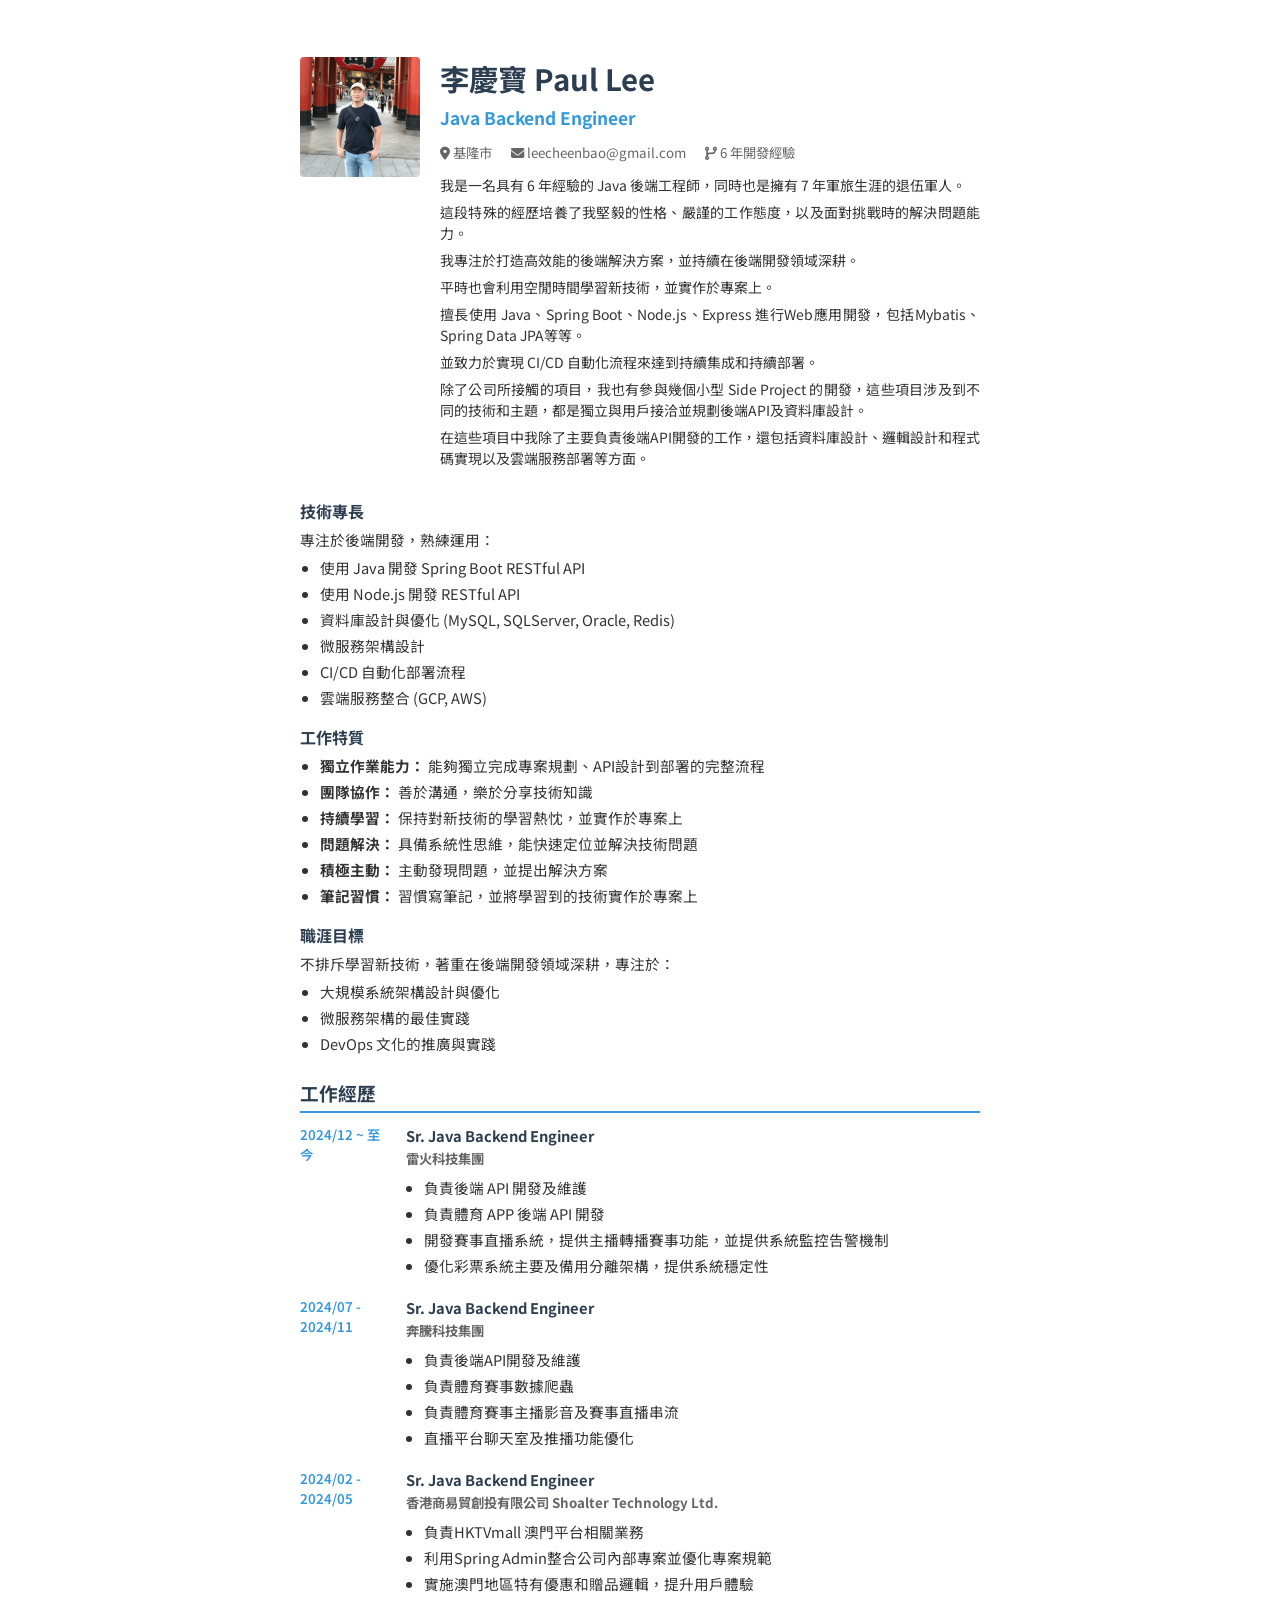
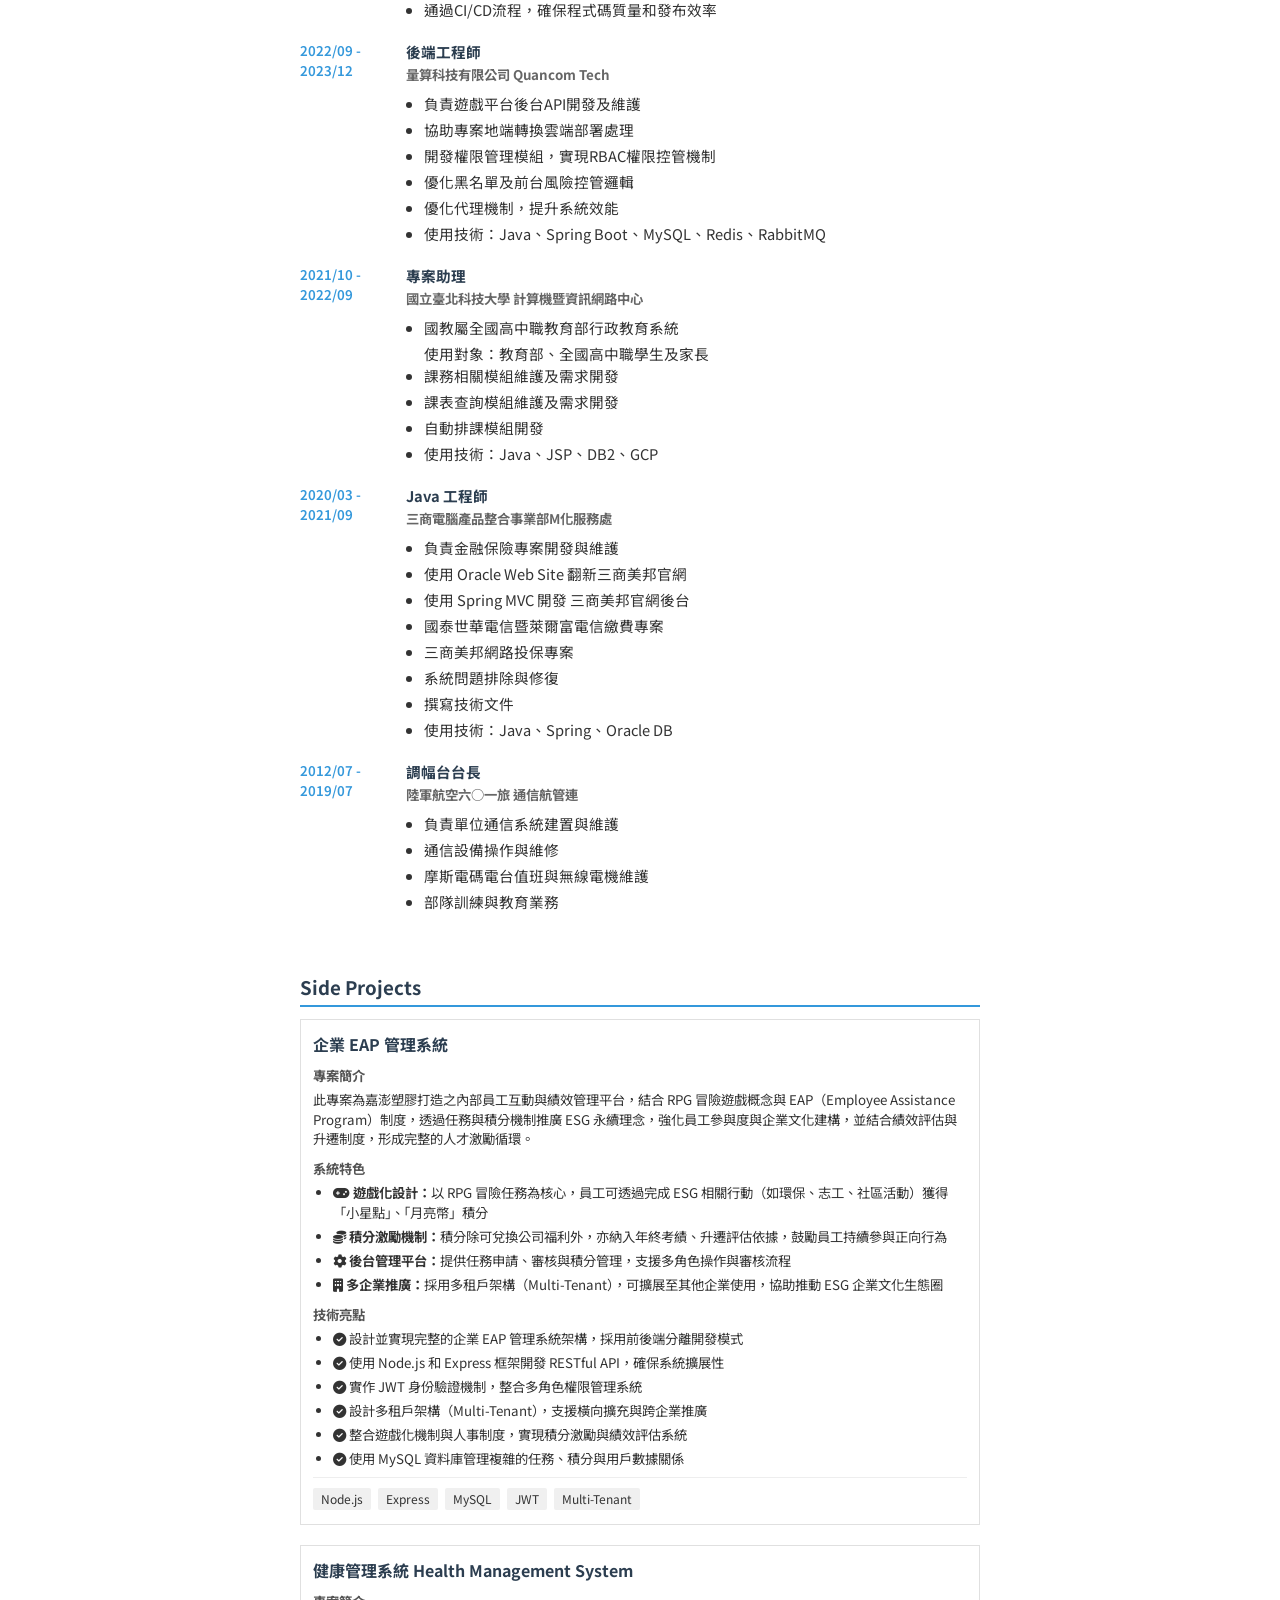
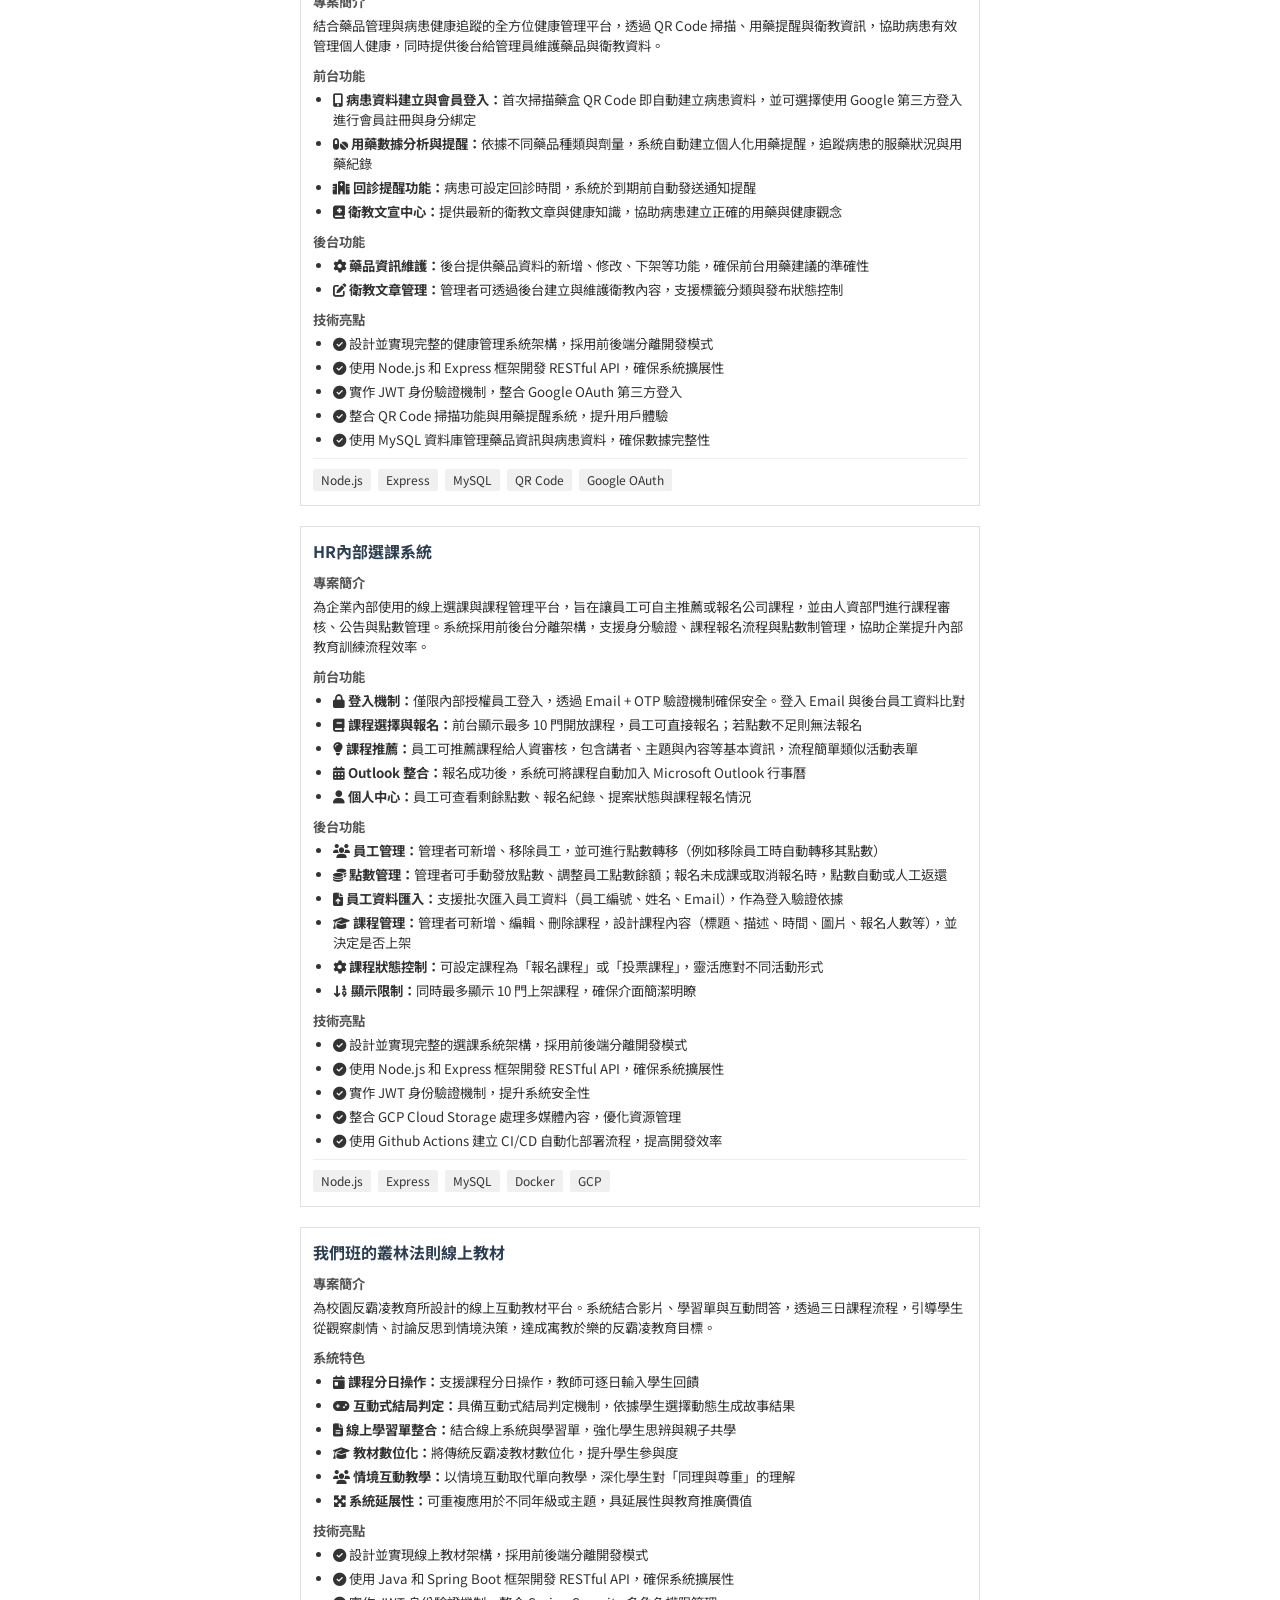
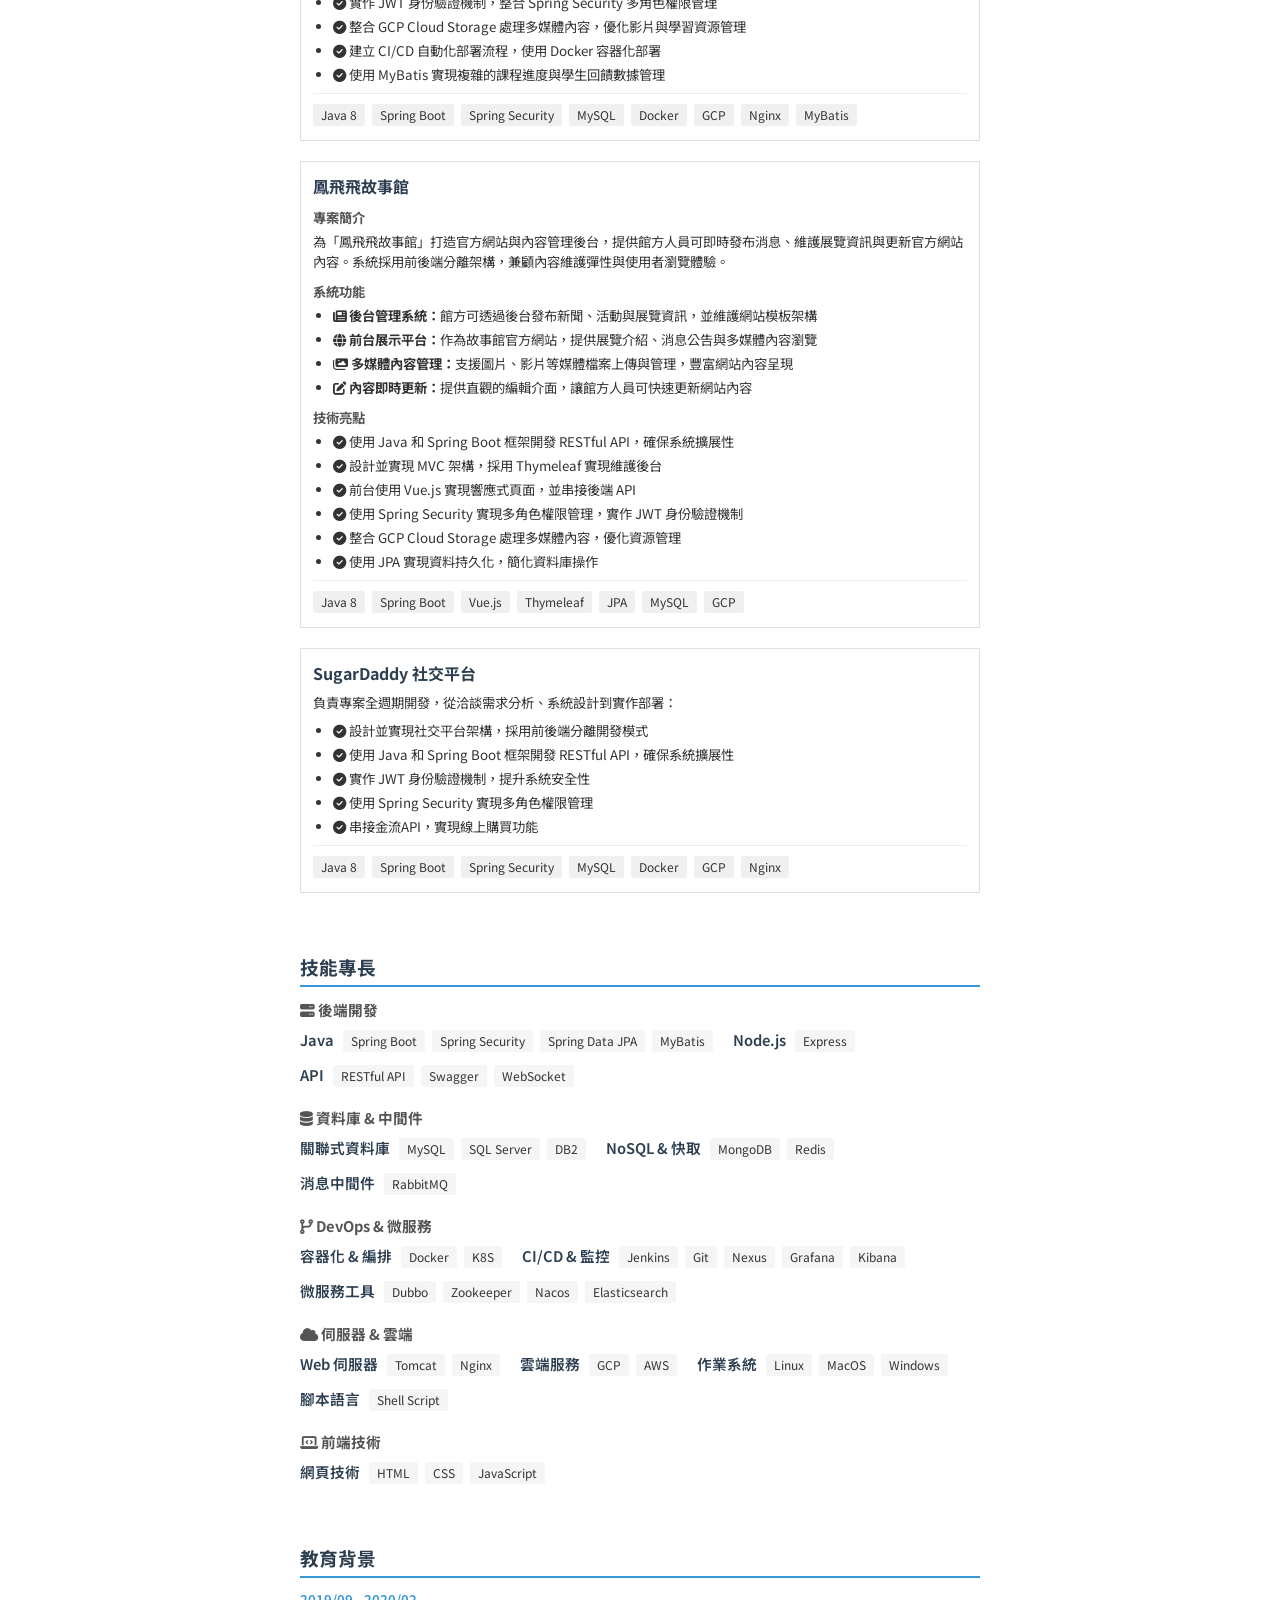
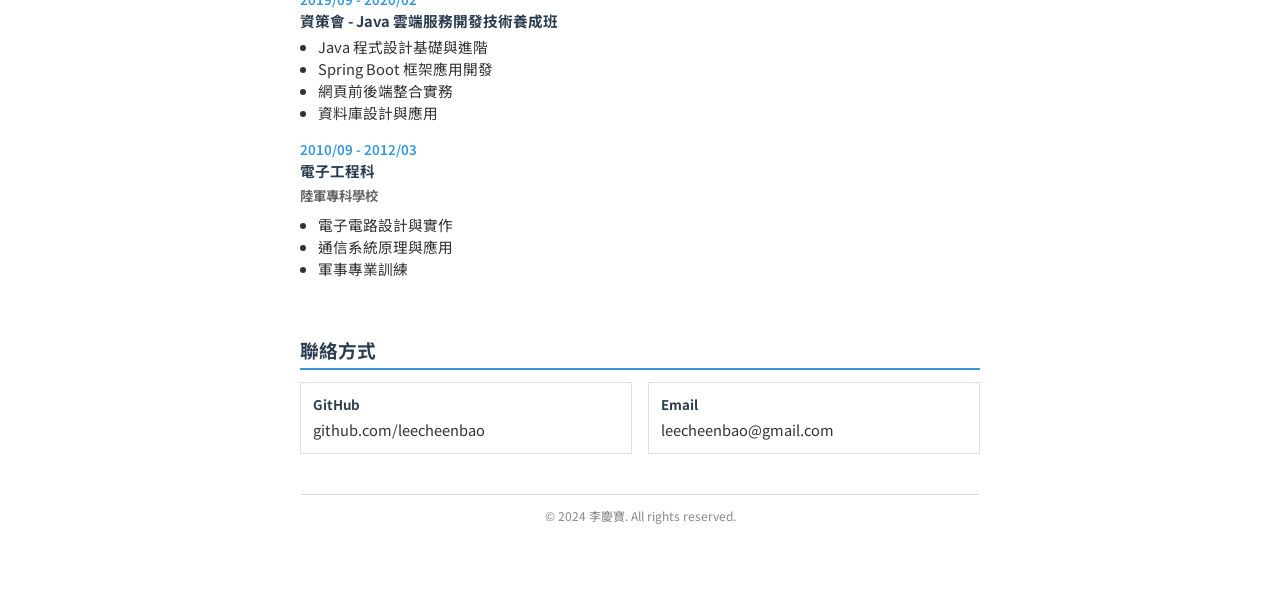
==== resume-pdf.html @ f3d4d771 "feat: 新增下載 PDF 連結至履歷" ====
<!DOCTYPE html>
<html lang="zh-TW">

<head>
    <meta charset="UTF-8">
    <meta name="viewport" content="width=device-width, initial-scale=1.0">
    <title>李慶寶 Paul - 軟體工程師</title>
    <link rel="stylesheet" href="pdf.css">
    <link rel="stylesheet" href="https://cdnjs.cloudflare.com/ajax/libs/font-awesome/6.5.1/css/all.min.css">
</head>

<body>
    <main>
        <section id="home">
            <div class="profile-container">
                <div class="profile-content">
                    <div class="profile-intro">
                        <div class="profile-photo">
                            <img src="img/profile.avif" alt="李慶寶 Paul Lee">
                            <div class="social-links">
                                <a href="https://github.com/leecheenbao" target="_blank" title="GitHub">
                                    <i class="fab fa-github"></i>
                                </a>
                                <a href="https://www.linkedin.com/in/paul-lee-0a6101227" target="_blank"
                                    title="LinkedIn">
                                    <i class="fab fa-linkedin"></i>
                                </a>
                            </div>
                        </div>

                        <div class="profile-header">
                            <h1>李慶寶 Paul Lee</h1>
                            <h2>Java Backend Engineer</h2>
                            <div class="profile-quick-info">
                                <span><i class="fas fa-map-marker-alt"></i> 基隆市</span>
                                <span><i class="fas fa-envelope"></i> leecheenbao@gmail.com</span>
                                <span><i class="fas fa-code-branch"></i> 6 年開發經驗</span>
                            </div>
                            <p>我是一名具有 6 年經驗的 Java 後端工程師，同時也是擁有 7 年軍旅生涯的退伍軍人。</p>
                            <p>這段特殊的經歷培養了我堅毅的性格、嚴謹的工作態度，以及面對挑戰時的解決問題能力。</p>
                            <p>我專注於打造高效能的後端解決方案，並持續在後端開發領域深耕。</p>
                            <p>平時也會利用空閒時間學習新技術，並實作於專案上。</p>
                            <p>擅長使用 Java、Spring Boot、Node.js、Express 進行Web應用開發，包括Mybatis、Spring Data JPA等等。</p>
                            <p>並致力於實現 CI/CD 自動化流程來達到持續集成和持續部署。</p>
                            <p>除了公司所接觸的項目，我也有參與幾個小型 Side Project 的開發，這些項目涉及到不同的技術和主題，都是獨立與用戶接洽並規劃後端API及資料庫設計。</p>
                            <p>在這些項目中我除了主要負責後端API開發的工作，還包括資料庫設計、邏輯設計和程式碼實現以及雲端服務部署等方面。</p>
                        </div>
                    </div>

                    <div class="profile-description">
                        <!-- <p class="highlight-text">
                            "擁有軍旅歷練與程式開發的雙重背景，專注於打造高效能的後端解決方案"
                        </p> -->

                        <div class="profile-details">

                            <h3>技術專長</h3>
                            <p>專注於後端開發，熟練運用：</p>
                            <ul class="skill-list">
                                <li>使用 Java 開發 Spring Boot RESTful API</li>
                                <li>使用 Node.js 開發 RESTful API</li>
                                <li>資料庫設計與優化 (MySQL, SQLServer, Oracle, Redis)</li>
                                <li>微服務架構設計</li>
                                <li>CI/CD 自動化部署流程</li>
                                <li>雲端服務整合 (GCP, AWS)</li>
                            </ul>

                            <h3>工作特質</h3>
                            <ul class="trait-list">
                                <li><strong>獨立作業能力：</strong> 能夠獨立完成專案規劃、API設計到部署的完整流程</li>
                                <li><strong>團隊協作：</strong> 善於溝通，樂於分享技術知識</li>
                                <li><strong>持續學習：</strong> 保持對新技術的學習熱忱，並實作於專案上</li>
                                <li><strong>問題解決：</strong> 具備系統性思維，能快速定位並解決技術問題</li>
                                <li><strong>積極主動：</strong> 主動發現問題，並提出解決方案</li>
                                <li><strong>筆記習慣：</strong> 習慣寫筆記，並將學習到的技術實作於專案上</li>
                            </ul>

                            <div class="career-list">
                                <h3>職涯目標</h3>
                                <p>不排斥學習新技術，著重在後端開發領域深耕，專注於：</p>
                                <ul>
                                    <li>大規模系統架構設計與優化</li>
                                    <li>微服務架構的最佳實踐</li>
                                    <li>DevOps 文化的推廣與實踐</li>
                                </ul>
                            </div>
                        </div>
                    </div>
                </div>
            </div>
        </section>

        <section id="experience">
            <div class="container">
                <h2 class="section-title">工作經歷</h2>

                <div class="timeline">
                    <div class="timeline-item">
                        <div class="timeline-date">2024/12 ~ 至今</div>
                        <div class="timeline-content">
                            <h3>Sr. Java Backend Engineer</h3>
                            <h4>雷火科技集團</h4>
                            <ul class="job-description">
                                <li>負責後端 API 開發及維護</li>
                                <li>負責體育 APP 後端 API 開發</li>
                                <li>開發賽事直播系統，提供主播轉播賽事功能，並提供系統監控告警機制</li>
                                <li>優化彩票系統主要及備用分離架構，提供系統穩定性</li>
                            </ul>
                        </div>
                    </div>
                    <div class="timeline-item">
                        <div class="timeline-date">2024/07 - 2024/11</div>
                        <div class="timeline-content">
                            <h3>Sr. Java Backend Engineer</h3>
                            <h4>奔騰科技集團</h4>
                            <ul class="job-description">
                                <li>負責後端API開發及維護</li>
                                <li>負責體育賽事數據爬蟲</li>
                                <li>負責體育賽事主播影音及賽事直播串流</li>
                                <li>直播平台聊天室及推播功能優化</li>
                            </ul>
                        </div>
                    </div>
                    <div class="timeline-item">
                        <div class="timeline-date">2024/02 - 2024/05</div>
                        <div class="timeline-content">
                            <h3>Sr. Java Backend Engineer</h3>
                            <h4>香港商易貿創投有限公司 Shoalter Technology Ltd.</h4>
                            <ul class="job-description">
                                <li>負責HKTVmall 澳門平台相關業務</li>
                                <li>利用Spring Admin整合公司內部專案並優化專案規範</li>
                                <li>實施澳門地區特有優惠和贈品邏輯，提升用戶體驗</li>
                                <li>通過CI/CD流程，確保程式碼質量和發布效率</li>
                            </ul>
                        </div>
                    </div>

                    <div class="timeline-item">
                        <div class="timeline-date">2022/09 - 2023/12</div>
                        <div class="timeline-content">
                            <h3>後端工程師</h3>
                            <h4>量算科技有限公司 Quancom Tech</h4>
                            <ul class="job-description">
                                <li>負責遊戲平台後台API開發及維護</li>
                                <li>協助專案地端轉換雲端部署處理</li>
                                <li>開發權限管理模組，實現RBAC權限控管機制</li>
                                <li>優化黑名單及前台風險控管邏輯</li>
                                <li>優化代理機制，提升系統效能</li>
                                <li>使用技術：Java、Spring Boot、MySQL、Redis、RabbitMQ</li>
                            </ul>
                        </div>
                    </div>

                    <div class="timeline-item">
                        <div class="timeline-date">2021/10 - 2022/09</div>
                        <div class="timeline-content">
                            <h3>專案助理</h3>
                            <h4>國立臺北科技大學 計算機暨資訊網路中心</h4>
                            <ul class="job-description">
                                <li>國教屬全國高中職教育部行政教育系統</li>
                                <p>使用對象：教育部、全國高中職學生及家長</p>
                                <li>課務相關模組維護及需求開發</li>
                                <li>課表查詢模組維護及需求開發</li>
                                <li>自動排課模組開發</li>
                                <li>使用技術：Java、JSP、DB2、GCP</li>
                            </ul>
                        </div>
                    </div>

                    <div class="timeline-item">
                        <div class="timeline-date">2020/03 - 2021/09</div>
                        <div class="timeline-content">
                            <h3>Java 工程師</h3>
                            <h4>三商電腦產品整合事業部M化服務處</h4>
                            <ul class="job-description">
                                <li>負責金融保險專案開發與維護</li>
                                <li>使用 Oracle Web Site 翻新三商美邦官網</li>
                                <li>使用 Spring MVC 開發 三商美邦官網後台</li>
                                <li>國泰世華電信暨萊爾富電信繳費專案</li>
                                <li>三商美邦網路投保專案</li>
                                <li>系統問題排除與修復</li>
                                <li>撰寫技術文件</li>
                                <li>使用技術：Java、Spring、Oracle DB</li>
                            </ul>
                        </div>
                    </div>

                    <div class="timeline-item">
                        <div class="timeline-date">2012/07 - 2019/07</div>
                        <div class="timeline-content">
                            <h3>調幅台台長</h3>
                            <h4>陸軍航空六○一旅 通信航管連</h4>
                            <ul class="job-description">
                                <li>負責單位通信系統建置與維護</li>
                                <li>通信設備操作與維修</li>
                                <li>摩斯電碼電台值班與無線電機維護</li>
                                <li>部隊訓練與教育業務</li>
                            </ul>
                        </div>
                    </div>


                </div>
            </div>
        </section>

        <section id="projects">
            <div class="container">
                <h2 class="section-title">Side Projects</h2>

                <div class="projects-grid">

                    <!-- 企業 EAP 管理系統 -->
                    <div class="project-card" data-category="backend">
                        <div class="project-image">
                            <img src="img/adsystem.png" alt="企業 EAP 管理系統">
                        </div>
                        <div class="project-info">
                            <h3>企業 EAP 管理系統</h3>

                            <div class="project-description">
                                <h4>專案簡介</h4>
                                <p>此專案為嘉澎塑膠打造之內部員工互動與績效管理平台，結合 RPG 冒險遊戲概念與 EAP（Employee Assistance Program）制度，透過任務與積分機制推廣 ESG 永續理念，強化員工參與度與企業文化建構，並結合績效評估與升遷制度，形成完整的人才激勵循環。</p>
                                
                                <h4>系統特色</h4>
                                <ul class="project-highlights">
                                    <li>
                                        <i class="fas fa-gamepad"></i>
                                        <strong>遊戲化設計：</strong>以 RPG 冒險任務為核心，員工可透過完成 ESG 相關行動（如環保、志工、社區活動）獲得「小星點」、「月亮幣」積分
                                    </li>
                                    <li>
                                        <i class="fas fa-coins"></i>
                                        <strong>積分激勵機制：</strong>積分除可兌換公司福利外，亦納入年終考績、升遷評估依據，鼓勵員工持續參與正向行為
                                    </li>
                                    <li>
                                        <i class="fas fa-cog"></i>
                                        <strong>後台管理平台：</strong>提供任務申請、審核與積分管理，支援多角色操作與審核流程
                                    </li>
                                    <li>
                                        <i class="fas fa-building"></i>
                                        <strong>多企業推廣：</strong>採用多租戶架構（Multi-Tenant），可擴展至其他企業使用，協助推動 ESG 企業文化生態圈
                                    </li>
                                </ul>

                                <h4>技術亮點</h4>
                                <ul class="project-highlights">
                                    <li>
                                        <i class="fas fa-check-circle"></i>
                                        設計並實現完整的企業 EAP 管理系統架構，採用前後端分離開發模式
                                    </li>
                                    <li>
                                        <i class="fas fa-check-circle"></i>
                                        使用 Node.js 和 Express 框架開發 RESTful API，確保系統擴展性
                                    </li>
                                    <li>
                                        <i class="fas fa-check-circle"></i>
                                        實作 JWT 身份驗證機制，整合多角色權限管理系統
                                    </li>
                                    <li>
                                        <i class="fas fa-check-circle"></i>
                                        設計多租戶架構（Multi-Tenant），支援橫向擴充與跨企業推廣
                                    </li>
                                    <li>
                                        <i class="fas fa-check-circle"></i>
                                        整合遊戲化機制與人事制度，實現積分激勵與績效評估系統
                                    </li>
                                    <li>
                                        <i class="fas fa-check-circle"></i>
                                        使用 MySQL 資料庫管理複雜的任務、積分與用戶數據關係
                                    </li>
                                </ul>
                            </div>
                            <div class="project-tech">
                                <span class="tech-tag">Node.js</span>
                                <span class="tech-tag">Express</span>
                                <span class="tech-tag">MySQL</span>
                                <span class="tech-tag">JWT</span>
                                <span class="tech-tag">Multi-Tenant</span>
                            </div>
                        </div>
                    </div>

                    <!-- 健康管理系統 Health Management System -->
                    <div class="project-card" data-category="backend">
                        <div class="project-image">
                            <img src="img/健康管理系統.png" alt="健康管理系統 Health Management System">
                        </div>
                        <div class="project-info">
                            <h3>健康管理系統 Health Management System</h3>

                            <div class="project-description">
                                <h4>專案簡介</h4>
                                <p>結合藥品管理與病患健康追蹤的全方位健康管理平台，透過 QR Code
                                    掃描、用藥提醒與衛教資訊，協助病患有效管理個人健康，同時提供後台給管理員維護藥品與衛教資料。</p>

                                <h4>前台功能</h4>
                                <ul class="project-highlights">
                                    <li>
                                        <i class="fas fa-mobile-alt"></i>
                                        <strong>病患資料建立與會員登入：</strong>首次掃描藥盒 QR Code 即自動建立病患資料，並可選擇使用 Google
                                        第三方登入進行會員註冊與身分綁定
                                    </li>
                                    <li>
                                        <i class="fas fa-pills"></i>
                                        <strong>用藥數據分析與提醒：</strong>依據不同藥品種類與劑量，系統自動建立個人化用藥提醒，追蹤病患的服藥狀況與用藥紀錄
                                    </li>
                                    <li>
                                        <i class="fas fa-hospital"></i>
                                        <strong>回診提醒功能：</strong>病患可設定回診時間，系統於到期前自動發送通知提醒
                                    </li>
                                    <li>
                                        <i class="fas fa-book-medical"></i>
                                        <strong>衛教文宣中心：</strong>提供最新的衛教文章與健康知識，協助病患建立正確的用藥與健康觀念
                                    </li>
                                </ul>

                                <h4>後台功能</h4>
                                <ul class="project-highlights">
                                    <li>
                                        <i class="fas fa-cog"></i>
                                        <strong>藥品資訊維護：</strong>後台提供藥品資料的新增、修改、下架等功能，確保前台用藥建議的準確性
                                    </li>
                                    <li>
                                        <i class="fas fa-edit"></i>
                                        <strong>衛教文章管理：</strong>管理者可透過後台建立與維護衛教內容，支援標籤分類與發布狀態控制
                                    </li>
                                </ul>

                                <h4>技術亮點</h4>
                                <ul class="project-highlights">
                                    <li>
                                        <i class="fas fa-check-circle"></i>
                                        設計並實現完整的健康管理系統架構，採用前後端分離開發模式
                                    </li>
                                    <li>
                                        <i class="fas fa-check-circle"></i>
                                        使用 Node.js 和 Express 框架開發 RESTful API，確保系統擴展性
                                    </li>
                                    <li>
                                        <i class="fas fa-check-circle"></i>
                                        實作 JWT 身份驗證機制，整合 Google OAuth 第三方登入
                                    </li>
                                    <li>
                                        <i class="fas fa-check-circle"></i>
                                        整合 QR Code 掃描功能與用藥提醒系統，提升用戶體驗
                                    </li>
                                    <li>
                                        <i class="fas fa-check-circle"></i>
                                        使用 MySQL 資料庫管理藥品資訊與病患資料，確保數據完整性
                                    </li>
                                </ul>
                            </div>
                            <div class="project-tech">
                                <span class="tech-tag">Node.js</span>
                                <span class="tech-tag">Express</span>
                                <span class="tech-tag">MySQL</span>
                                <span class="tech-tag">QR Code</span>
                                <span class="tech-tag">Google OAuth</span>
                            </div>
                        </div>
                    </div>

                    <!-- 內部選課系統 -->
                    <div class="project-card" data-category="backend">
                        <div class="project-image">
                            <img src="img/icss.png" alt="HR內部選課系統">
                        </div>
                        <div class="project-info">
                            <h3>HR內部選課系統</h3>

                            <div class="project-description">
                                <h4>專案簡介</h4>
                                <p>為企業內部使用的線上選課與課程管理平台，旨在讓員工可自主推薦或報名公司課程，並由人資部門進行課程審核、公告與點數管理。系統採用前後台分離架構，支援身分驗證、課程報名流程與點數制管理，協助企業提升內部教育訓練流程效率。
                                </p>

                                <h4>前台功能</h4>
                                <ul class="project-highlights">
                                    <li>
                                        <i class="fas fa-lock"></i>
                                        <strong>登入機制：</strong>僅限內部授權員工登入，透過 Email + OTP 驗證機制確保安全。登入 Email 與後台員工資料比對
                                    </li>
                                    <li>
                                        <i class="fas fa-book"></i>
                                        <strong>課程選擇與報名：</strong>前台顯示最多 10 門開放課程，員工可直接報名；若點數不足則無法報名
                                    </li>
                                    <li>
                                        <i class="fas fa-lightbulb"></i>
                                        <strong>課程推薦：</strong>員工可推薦課程給人資審核，包含講者、主題與內容等基本資訊，流程簡單類似活動表單
                                    </li>
                                    <li>
                                        <i class="fas fa-calendar-alt"></i>
                                        <strong>Outlook 整合：</strong>報名成功後，系統可將課程自動加入 Microsoft Outlook 行事曆
                                    </li>
                                    <li>
                                        <i class="fas fa-user"></i>
                                        <strong>個人中心：</strong>員工可查看剩餘點數、報名紀錄、提案狀態與課程報名情況
                                    </li>
                                </ul>

                                <h4>後台功能</h4>
                                <ul class="project-highlights">
                                    <li>
                                        <i class="fas fa-users"></i>
                                        <strong>員工管理：</strong>管理者可新增、移除員工，並可進行點數轉移（例如移除員工時自動轉移其點數）
                                    </li>
                                    <li>
                                        <i class="fas fa-coins"></i>
                                        <strong>點數管理：</strong>管理者可手動發放點數、調整員工點數餘額；報名未成課或取消報名時，點數自動或人工返還
                                    </li>
                                    <li>
                                        <i class="fas fa-file-upload"></i>
                                        <strong>員工資料匯入：</strong>支援批次匯入員工資料（員工編號、姓名、Email），作為登入驗證依據
                                    </li>
                                    <li>
                                        <i class="fas fa-graduation-cap"></i>
                                        <strong>課程管理：</strong>管理者可新增、編輯、刪除課程，設計課程內容（標題、描述、時間、圖片、報名人數等），並決定是否上架
                                    </li>
                                    <li>
                                        <i class="fas fa-cog"></i>
                                        <strong>課程狀態控制：</strong>可設定課程為「報名課程」或「投票課程」，靈活應對不同活動形式
                                    </li>
                                    <li>
                                        <i class="fas fa-sort-numeric-down"></i>
                                        <strong>顯示限制：</strong>同時最多顯示 10 門上架課程，確保介面簡潔明瞭
                                    </li>
                                </ul>

                                <h4>技術亮點</h4>
                                <ul class="project-highlights">
                                    <li>
                                        <i class="fas fa-check-circle"></i>
                                        設計並實現完整的選課系統架構，採用前後端分離開發模式
                                    </li>
                                    <li>
                                        <i class="fas fa-check-circle"></i>
                                        使用 Node.js 和 Express 框架開發 RESTful API，確保系統擴展性
                                    </li>
                                    <li>
                                        <i class="fas fa-check-circle"></i>
                                        實作 JWT 身份驗證機制，提升系統安全性
                                    </li>
                                    <li>
                                        <i class="fas fa-check-circle"></i>
                                        整合 GCP Cloud Storage 處理多媒體內容，優化資源管理
                                    </li>
                                    <li>
                                        <i class="fas fa-check-circle"></i>
                                        使用 Github Actions 建立 CI/CD 自動化部署流程，提高開發效率
                                    </li>
                                </ul>
                            </div>
                            <div class="project-tech">
                                <span class="tech-tag">Node.js</span>
                                <span class="tech-tag">Express</span>
                                <span class="tech-tag">MySQL</span>
                                <span class="tech-tag">Docker</span>
                                <span class="tech-tag">GCP</span>
                            </div>
                        </div>
                    </div>

                    <!-- 反霸凌線上教材 - 後端專案 -->
                    <div class="project-card" data-category="backend">
                        <div class="project-image">
                            <img src="img/反霸凌.avif" alt="反霸凌線上教材">
                            <div class="project-links">
                                <a href="https://wasupstudionobullying.com" target="_blank" class="project-link">
                                    <i class="fas fa-external-link-alt"></i> Demo
                                </a>
                                <a href="https://github.com/leecheenbao/wasupstudio" target="_blank"
                                    class="project-link">
                                    <i class="fab fa-github"></i> GitHub
                                </a>
                            </div>
                        </div>
                        <div class="project-info">
                            <h3>我們班的叢林法則線上教材</h3>
                            <div class="project-description">
                                <h4>專案簡介</h4>
                                <p>為校園反霸凌教育所設計的線上互動教材平台。系統結合影片、學習單與互動問答，透過三日課程流程，引導學生從觀察劇情、討論反思到情境決策，達成寓教於樂的反霸凌教育目標。</p>

                                <h4>系統特色</h4>
                                <ul class="project-highlights">
                                    <li>
                                        <i class="fas fa-calendar-day"></i>
                                        <strong>課程分日操作：</strong>支援課程分日操作，教師可逐日輸入學生回饋
                                    </li>
                                    <li>
                                        <i class="fas fa-gamepad"></i>
                                        <strong>互動式結局判定：</strong>具備互動式結局判定機制，依據學生選擇動態生成故事結果
                                    </li>
                                    <li>
                                        <i class="fas fa-file-alt"></i>
                                        <strong>線上學習單整合：</strong>結合線上系統與學習單，強化學生思辨與親子共學
                                    </li>
                                    <li>
                                        <i class="fas fa-graduation-cap"></i>
                                        <strong>教材數位化：</strong>將傳統反霸凌教材數位化，提升學生參與度
                                    </li>
                                    <li>
                                        <i class="fas fa-users"></i>
                                        <strong>情境互動教學：</strong>以情境互動取代單向教學，深化學生對「同理與尊重」的理解
                                    </li>
                                    <li>
                                        <i class="fas fa-expand-arrows-alt"></i>
                                        <strong>系統延展性：</strong>可重複應用於不同年級或主題，具延展性與教育推廣價值
                                    </li>
                                </ul>

                                <h4>技術亮點</h4>
                                <ul class="project-highlights">
                                    <li>
                                        <i class="fas fa-check-circle"></i>
                                        設計並實現線上教材架構，採用前後端分離開發模式
                                    </li>
                                    <li>
                                        <i class="fas fa-check-circle"></i>
                                        使用 Java 和 Spring Boot 框架開發 RESTful API，確保系統擴展性
                                    </li>
                                    <li>
                                        <i class="fas fa-check-circle"></i>
                                        實作 JWT 身份驗證機制，整合 Spring Security 多角色權限管理
                                    </li>
                                    <li>
                                        <i class="fas fa-check-circle"></i>
                                        整合 GCP Cloud Storage 處理多媒體內容，優化影片與學習資源管理
                                    </li>
                                    <li>
                                        <i class="fas fa-check-circle"></i>
                                        建立 CI/CD 自動化部署流程，使用 Docker 容器化部署
                                    </li>
                                    <li>
                                        <i class="fas fa-check-circle"></i>
                                        使用 MyBatis 實現複雜的課程進度與學生回饋數據管理
                                    </li>
                                </ul>
                            </div>
                            <div class="project-tech">
                                <span class="tech-tag">Java 8</span>
                                <span class="tech-tag">Spring Boot</span>
                                <span class="tech-tag">Spring Security</span>
                                <span class="tech-tag">MySQL</span>
                                <span class="tech-tag">Docker</span>
                                <span class="tech-tag">GCP</span>
                                <span class="tech-tag">Nginx</span>
                                <span class="tech-tag">MyBatis</span>
                            </div>
                        </div>
                    </div>

                    <!-- 鳳飛飛故事館 - 全端專案 -->
                    <div class="project-card" data-category="fullstack">
                        <div class="project-image">
                            <img src="img/鳳飛飛.avif" alt="鳳飛飛故事館">
                            <div class="project-links">
                                <a href="https://feifeistoryhouse.org" target="_blank" class="project-link">
                                    <i class="fas fa-external-link-alt"></i> Demo
                                </a>
                                <a href="https://github.com/leecheenbao/feifei-story-house" target="_blank"
                                    class="project-link">
                                    <i class="fab fa-github"></i> GitHub
                                </a>
                            </div>
                        </div>
                        <div class="project-info">
                            <h3>鳳飛飛故事館</h3>
                            <div class="project-description">
                                <h4>專案簡介</h4>
                                <p>為「鳳飛飛故事館」打造官方網站與內容管理後台，提供館方人員可即時發布消息、維護展覽資訊與更新官方網站內容。系統採用前後端分離架構，兼顧內容維護彈性與使用者瀏覽體驗。
                                </p>

                                <h4>系統功能</h4>
                                <ul class="project-highlights">
                                    <li>
                                        <i class="fas fa-newspaper"></i>
                                        <strong>後台管理系統：</strong>館方可透過後台發布新聞、活動與展覽資訊，並維護網站模板架構
                                    </li>
                                    <li>
                                        <i class="fas fa-globe"></i>
                                        <strong>前台展示平台：</strong>作為故事館官方網站，提供展覽介紹、消息公告與多媒體內容瀏覽
                                    </li>
                                    <li>
                                        <i class="fas fa-images"></i>
                                        <strong>多媒體內容管理：</strong>支援圖片、影片等媒體檔案上傳與管理，豐富網站內容呈現
                                    </li>
                                    <li>
                                        <i class="fas fa-edit"></i>
                                        <strong>內容即時更新：</strong>提供直觀的編輯介面，讓館方人員可快速更新網站內容
                                    </li>
                                </ul>

                                <h4>技術亮點</h4>
                                <ul class="project-highlights">
                                    <li>
                                        <i class="fas fa-check-circle"></i>
                                        使用 Java 和 Spring Boot 框架開發 RESTful API，確保系統擴展性
                                    </li>
                                    <li>
                                        <i class="fas fa-check-circle"></i>
                                        設計並實現 MVC 架構，採用 Thymeleaf 實現維護後台
                                    </li>
                                    <li>
                                        <i class="fas fa-check-circle"></i>
                                        前台使用 Vue.js 實現響應式頁面，並串接後端 API
                                    </li>
                                    <li>
                                        <i class="fas fa-check-circle"></i>
                                        使用 Spring Security 實現多角色權限管理，實作 JWT 身份驗證機制
                                    </li>
                                    <li>
                                        <i class="fas fa-check-circle"></i>
                                        整合 GCP Cloud Storage 處理多媒體內容，優化資源管理
                                    </li>
                                    <li>
                                        <i class="fas fa-check-circle"></i>
                                        使用 JPA 實現資料持久化，簡化資料庫操作
                                    </li>
                                </ul>
                            </div>
                            <div class="project-tech">
                                <span class="tech-tag">Java 8</span>
                                <span class="tech-tag">Spring Boot</span>
                                <span class="tech-tag">Vue.js</span>
                                <span class="tech-tag">Thymeleaf</span>
                                <span class="tech-tag">JPA</span>
                                <span class="tech-tag">MySQL</span>
                                <span class="tech-tag">GCP</span>
                            </div>
                        </div>
                    </div>

                    <!-- SugarDaddy - 後端專案 -->
                    <div class="project-card" data-category="backend">
                        <div class="project-image">
                            <img src="img/包養網.avif" alt="SugarDaddy">
                            <div class="project-links">
                                <a href="#" target="_blank" class="project-link">
                                    <i class="fab fa-github"></i> GitHub
                                </a>
                            </div>
                        </div>
                        <div class="project-info">
                            <h3>SugarDaddy 社交平台</h3>

                            <div class="project-description">
                                <p>
                                    負責專案全週期開發，從洽談需求分析、系統設計到實作部署：
                                </p>
                                <ul class="project-highlights">
                                    <li>
                                        <i class="fas fa-check-circle"></i>
                                        設計並實現社交平台架構，採用前後端分離開發模式
                                    </li>
                                    <li>
                                        <i class="fas fa-check-circle"></i>
                                        使用 Java 和 Spring Boot 框架開發 RESTful API，確保系統擴展性
                                    </li>
                                    <li>
                                        <i class="fas fa-check-circle"></i>
                                        實作 JWT 身份驗證機制，提升系統安全性
                                    </li>
                                    <li>
                                        <i class="fas fa-check-circle"></i>
                                        使用 Spring Security 實現多角色權限管理
                                    </li>
                                    <li>
                                        <i class="fas fa-check-circle"></i>
                                        串接金流API，實現線上購買功能
                                    </li>
                                </ul>
                            </div>
                            <div class="project-tech">
                                <span class="tech-tag">Java 8</span>
                                <span class="tech-tag">Spring Boot</span>
                                <span class="tech-tag">Spring Security</span>
                                <span class="tech-tag">MySQL</span>
                                <span class="tech-tag">Docker</span>
                                <span class="tech-tag">GCP</span>
                                <span class="tech-tag">Nginx</span>
                            </div>
                        </div>
                    </div>


                </div>
            </div>
        </section>


        <section id="skills">
            <div class="container">
                <h2 class="section-title">技能專長</h2>
                <div class="skills-section">
                    <!-- 後端開發 -->
                    <div class="skill-category">
                        <h4><i class="fas fa-server"></i> 後端開發</h4>
                        <div class="skill-items">
                            <div class="skill-item">
                                <span class="skill-name">Java</span>
                                <div class="skill-detail">
                                    <span>Spring Boot</span>
                                    <span>Spring Security</span>
                                    <span>Spring Data JPA</span>
                                    <span>MyBatis</span>
                                </div>
                            </div>
                            <div class="skill-item">
                                <span class="skill-name">Node.js</span>
                                <div class="skill-detail">
                                    <span>Express</span>
                                </div>
                            </div>
                            <div class="skill-item">
                                <span class="skill-name">API</span>
                                <div class="skill-detail">
                                    <span>RESTful API</span>
                                    <span>Swagger</span>
                                    <span>WebSocket</span>
                                </div>
                            </div>
                        </div>
                    </div>

                    <!-- 資料庫 & 中間件 -->
                    <div class="skill-category">
                        <h4><i class="fas fa-database"></i> 資料庫 & 中間件</h4>
                        <div class="skill-items">
                            <div class="skill-item">
                                <span class="skill-name">關聯式資料庫</span>
                                <div class="skill-detail">
                                    <span>MySQL</span>
                                    <span>SQL Server</span>
                                    <span>DB2</span>
                                </div>
                            </div>
                            <div class="skill-item">
                                <span class="skill-name">NoSQL & 快取</span>
                                <div class="skill-detail">
                                    <span>MongoDB</span>
                                    <span>Redis</span>
                                </div>
                            </div>
                            <div class="skill-item">
                                <span class="skill-name">消息中間件</span>
                                <div class="skill-detail">
                                    <span>RabbitMQ</span>
                                </div>
                            </div>
                        </div>
                    </div>

                    <!-- DevOps & 微服務 -->
                    <div class="skill-category">
                        <h4><i class="fas fa-code-branch"></i> DevOps & 微服務</h4>
                        <div class="skill-items">
                            <div class="skill-item">
                                <span class="skill-name">容器化 & 編排</span>
                                <div class="skill-detail">
                                    <span>Docker</span>
                                    <span>K8S</span>
                                </div>
                            </div>
                            <div class="skill-item">
                                <span class="skill-name">CI/CD & 監控</span>
                                <div class="skill-detail">
                                    <span>Jenkins</span>
                                    <span>Git</span>
                                    <span>Nexus</span>
                                    <span>Grafana</span>
                                    <span>Kibana</span>
                                </div>
                            </div>
                            <div class="skill-item">
                                <span class="skill-name">微服務工具</span>
                                <div class="skill-detail">
                                    <span>Dubbo</span>
                                    <span>Zookeeper</span>
                                    <span>Nacos</span>
                                    <span>Elasticsearch</span>
                                </div>
                            </div>
                        </div>
                    </div>

                    <!-- 伺服器 & 雲端 -->
                    <div class="skill-category">
                        <h4><i class="fas fa-cloud"></i> 伺服器 & 雲端</h4>
                        <div class="skill-items">
                            <div class="skill-item">
                                <span class="skill-name">Web 伺服器</span>
                                <div class="skill-detail">
                                    <span>Tomcat</span>
                                    <span>Nginx</span>
                                </div>
                            </div>
                            <div class="skill-item">
                                <span class="skill-name">雲端服務</span>
                                <div class="skill-detail">
                                    <span>GCP</span>
                                    <span>AWS</span>
                                </div>
                            </div>
                            <div class="skill-item">
                                <span class="skill-name">作業系統</span>
                                <div class="skill-detail">
                                    <span>Linux</span>
                                    <span>MacOS</span>
                                    <span>Windows</span>
                                </div>

                            </div>
                            <div class="skill-item">
                                <span class="skill-name">腳本語言</span>
                                <div class="skill-detail">
                                    <span>Shell Script</span>
                                </div>
                            </div>
                        </div>
                    </div>

                    <!-- 前端技術 -->
                    <div class="skill-category">
                        <h4><i class="fas fa-laptop-code"></i> 前端技術</h4>
                        <div class="skill-items">
                            <div class="skill-item">
                                <span class="skill-name">網頁技術</span>
                                <div class="skill-detail">
                                    <span>HTML</span>
                                    <span>CSS</span>
                                    <span>JavaScript</span>
                                </div>
                            </div>
                        </div>
                    </div>
                </div>
            </div>
        </section>

        <section id="education">
            <div class="container">
                <h2 class="section-title">教育背景</h2>

                <div class="education-container">
                    <!-- 資策會 -->
                    <div class="education-card">
                        <div class="education-icon">
                            <i class="fas fa-graduation-cap"></i>
                        </div>
                        <div class="education-content">
                            <div class="education-time">2019/09 - 2020/02</div>
                            <h3 class="education-title">資策會 - Java 雲端服務開發技術養成班</h3>
                            <div class="education-details">
                                <ul>
                                    <li>Java 程式設計基礎與進階</li>
                                    <li>Spring Boot 框架應用開發</li>
                                    <li>網頁前後端整合實務</li>
                                    <li>資料庫設計與應用</li>
                                </ul>
                            </div>
                        </div>
                    </div>

                    <!-- 陸軍專科學校 -->
                    <div class="education-card">
                        <div class="education-icon">
                            <i class="fas fa-graduation-cap"></i>
                        </div>
                        <div class="education-content">
                            <div class="education-time">2010/09 - 2012/03</div>
                            <h3 class="education-title">電子工程科</h3>
                            <h4 class="education-school">陸軍專科學校</h4>
                            <div class="education-details">
                                <ul>
                                    <li>電子電路設計與實作</li>
                                    <li>通信系統原理與應用</li>
                                    <li>軍事專業訓練</li>
                                </ul>
                            </div>
                        </div>
                    </div>
                </div>
            </div>
        </section>

        <section id="contact">
            <div class="container">
                <h2 class="section-title">聯絡方式</h2>

                <div class="contact-container">
                    <!-- 聯絡資訊卡片 -->
                    <div class="contact-info">
                        <div class="info-card">
                            <div class="card-icon">
                                <i class="fab fa-github"></i>
                            </div>
                            <h3>GitHub</h3>
                            <p>
                                <a href="https://github.com/leecheenbao" target="_blank" class="info-link">
                                    github.com/leecheenbao
                                </a>
                            </p>
                        </div>

                        <div class="info-card">
                            <div class="card-icon">
                                <i class="fas fa-envelope"></i>
                            </div>
                            <h3>Email</h3>
                            <p>
                                <a href="mailto:leecheenbao@gmail.com" class="info-link">
                                    leecheenbao@gmail.com
                                </a>
                            </p>
                        </div>
                    </div>
                </div>
            </div>
        </section>

        <!-- 頁尾 -->
        <footer>
            <div class="container">
                <p>&copy; 2024 李慶寶. All rights reserved.</p>
                <div class="social-links">
                    <a href="#" target="_blank"><i class="fab fa-github"></i></a>
                    <a href="#" target="_blank"><i class="fab fa-linkedin"></i></a>
                    <a href="#" target="_blank"><i class="fab fa-twitter"></i></a>
                </div>
            </div>
        </footer>
    </main>
</body>

</html>
---- pdf.css ----
/* ========== PDF 專用樣式：精簡、正式、無多餘裝飾 ========== */
/* 使用方式：開啟 resume-pdf.html，按 Cmd+P / Ctrl+P → 另存為 PDF */

@import url('https://fonts.googleapis.com/css2?family=Noto+Sans+TC:wght@400;500;600;700&display=swap');

* { box-sizing: border-box; margin: 0; padding: 0; }
header, nav, .projects-filter, .back-to-top { display: none !important; }
main { padding-top: 0 !important; }
.container { max-width: none; padding: 0 0 16px; }
.section-title { font-size: 14pt; margin: 24px 0 12px; }
body {
    font-family: 'Noto Sans TC', sans-serif;
    font-size: 11pt;
    line-height: 1.5;
    color: #333;
    background: #fff;
    max-width: 210mm;
    margin: 0 auto;
    padding: 15mm;
}

/* 標題 */
h1 { font-size: 22pt; color: #2c3e50; margin-bottom: 4px; }
h2 { font-size: 14pt; color: #2c3e50; margin: 20px 0 12px; padding-bottom: 4px; border-bottom: 2px solid #3498db; }
h3 { font-size: 12pt; color: #2c3e50; margin: 12px 0 6px; }
h4 { font-size: 11pt; color: #555; margin: 8px 0 4px; }

/* 個人簡介區 */
.profile-intro { display: flex; gap: 20px; margin-bottom: 24px; align-items: flex-start; }
.profile-photo { flex-shrink: 0; }
.profile-photo img { width: 120px; height: 120px; object-fit: cover; border-radius: 4px; }
.profile-header { flex: 1; }
.profile-header h2 { font-size: 13pt; color: #3498db; margin: 0 0 8px; border: none; }
.profile-quick-info { font-size: 10pt; color: #666; margin-bottom: 12px; }
.profile-quick-info span { margin-right: 16px; }
.profile-header p { margin-bottom: 6px; font-size: 10.5pt; text-align: justify; }
.social-links { display: none; }

/* 技術專長、工作特質 */
.profile-details h3 { margin-top: 16px; }
.profile-details ul { margin: 6px 0 12px 20px; }
.profile-details li { margin-bottom: 4px; }

/* 工作經歷 */
.timeline { position: relative; padding-left: 0; }
.timeline::before { display: none; }
.timeline-item { display: flex; gap: 16px; margin-bottom: 16px; break-inside: avoid; }
.timeline-date { flex-shrink: 0; width: 90px; font-weight: 600; color: #3498db; font-size: 10pt; }
.timeline-content h3 { font-size: 11pt; margin: 0 0 2px; }
.timeline-content h4 { font-size: 10pt; color: #666; margin: 0 0 8px; }
.job-description { margin: 0; padding-left: 18px; }
.job-description li { margin-bottom: 4px; }

/* Side Projects */
.projects-grid { display: block; }
.project-card { margin-bottom: 20px; break-inside: avoid; border: 1px solid #e0e0e0; padding: 12px; }
.project-image { display: none; }
.project-info h3 { margin: 0 0 8px; }
.project-description { margin: 8px 0; font-size: 10pt; }
.project-description h4 { font-size: 10pt; margin: 10px 0 4px; }
.project-description p { margin-bottom: 8px; }
.project-highlights { margin: 4px 0 8px 20px; }
.project-highlights li { margin-bottom: 4px; }
.project-tech { margin-top: 8px; padding-top: 8px; border-top: 1px solid #eee; }
.tech-tag { display: inline-block; background: #f0f0f0; padding: 2px 8px; margin: 2px 4px 2px 0; font-size: 9pt; border-radius: 2px; }
.project-links { display: none; }

/* 技能專長 */
.skills-section { display: block; }
.skill-category { margin-bottom: 16px; break-inside: avoid; }
.skill-category h4 { margin: 0 0 8px; font-size: 11pt; }
.skill-items { display: flex; flex-wrap: wrap; gap: 8px 16px; }
.skill-item { display: inline-block; }
.skill-name { font-weight: 600; color: #2c3e50; margin-right: 6px; }
.skill-detail { display: inline; }
.skill-detail span { background: #f5f5f5; padding: 2px 8px; margin: 0 4px 4px 0; font-size: 9pt; display: inline-block; border-radius: 2px; }

/* 教育背景 */
.education-container { display: block; }
.education-card { display: flex; gap: 12px; margin-bottom: 16px; break-inside: avoid; }
.education-icon { display: none; }
.education-time { font-weight: 600; color: #3498db; font-size: 10pt; }
.education-title { font-size: 11pt; margin: 0 0 4px; }
.education-school { font-size: 10pt; color: #666; margin: 0 0 8px; }
.education-details ul { margin: 0; padding-left: 18px; }

/* 聯絡方式 */
.contact-info { display: flex; flex-wrap: wrap; gap: 16px; }
.info-card { padding: 12px; border: 1px solid #e0e0e0; flex: 1; min-width: 150px; }
.card-icon { display: none; }
.info-card h3 { font-size: 10pt; margin: 0 0 4px; }
.info-card a { color: #333; text-decoration: none; }

/* 頁尾 */
footer { margin-top: 24px; padding-top: 12px; border-top: 1px solid #ddd; font-size: 9pt; color: #888; text-align: center; }
footer .social-links { display: none; }

/* 列印優化 */
@media print {
    body { padding: 12mm; }
    .timeline-item, .project-card, .skill-category, .education-card { break-inside: avoid; }
}
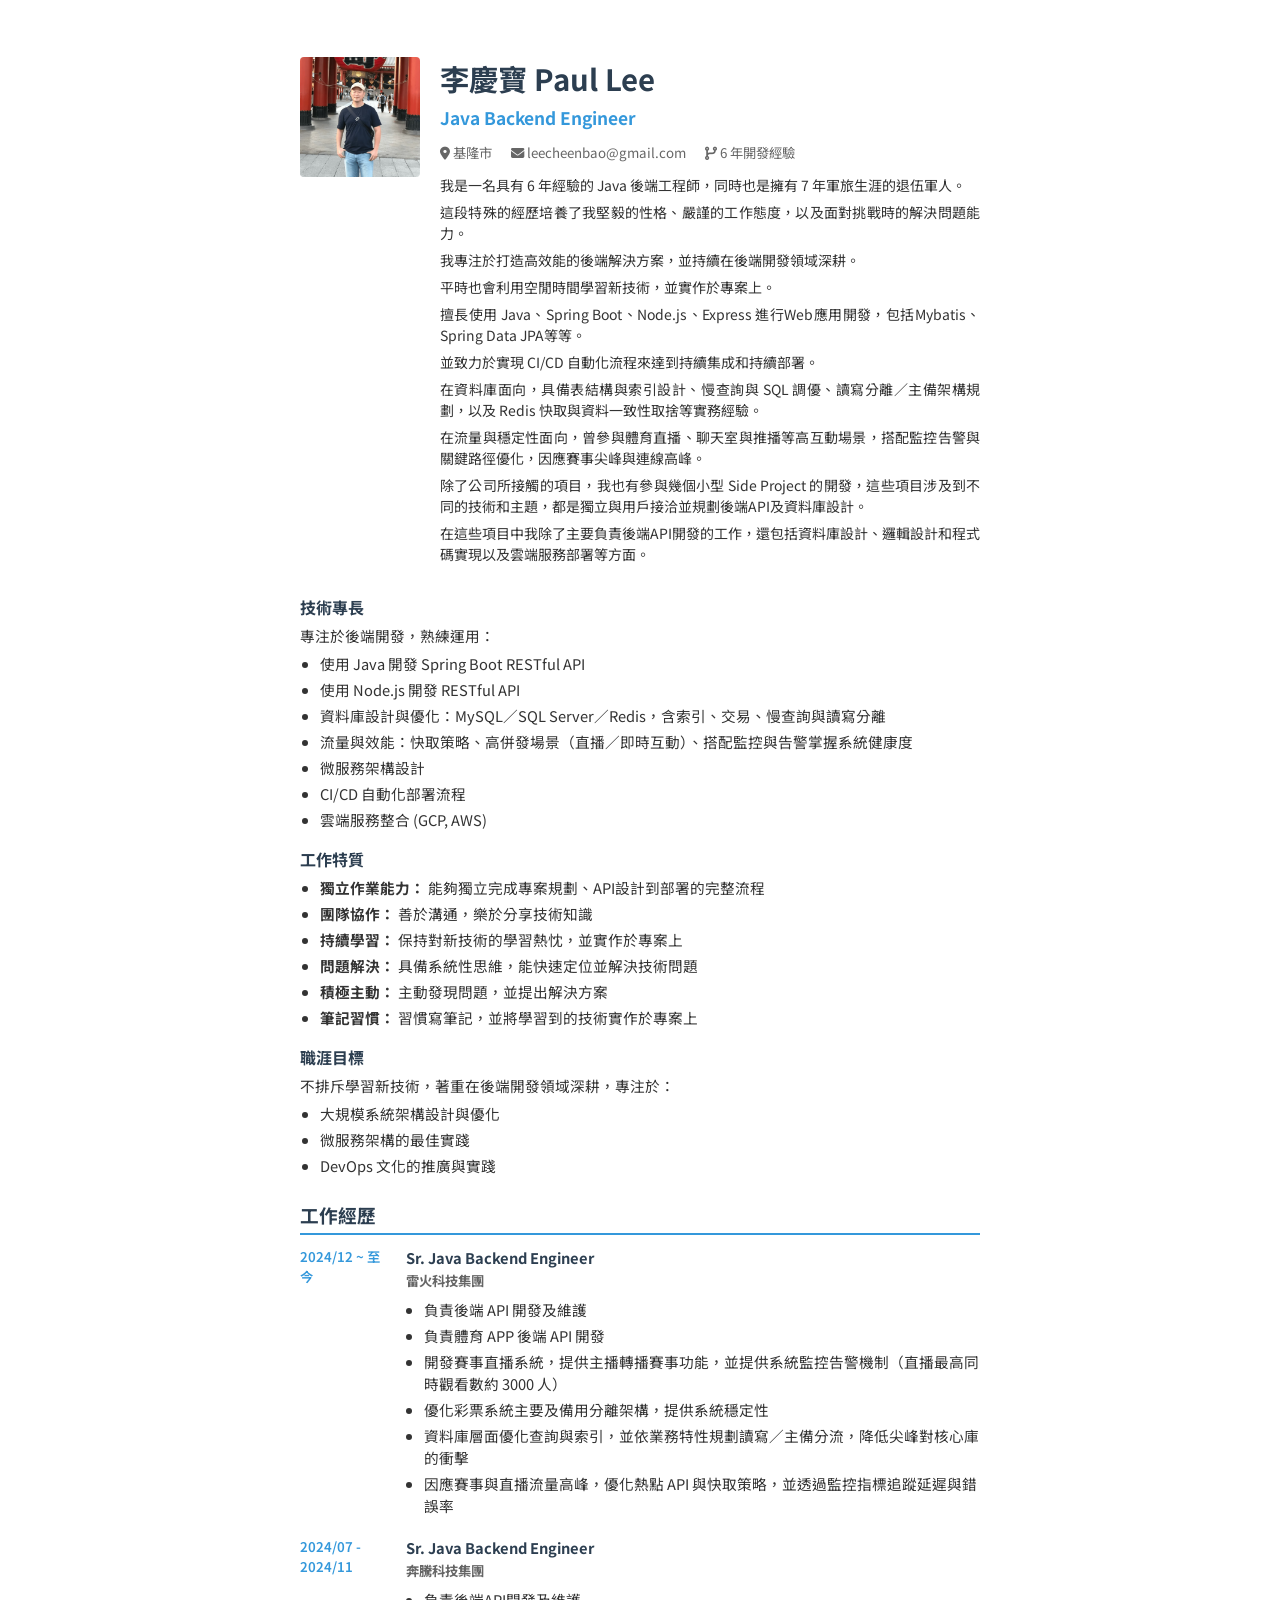
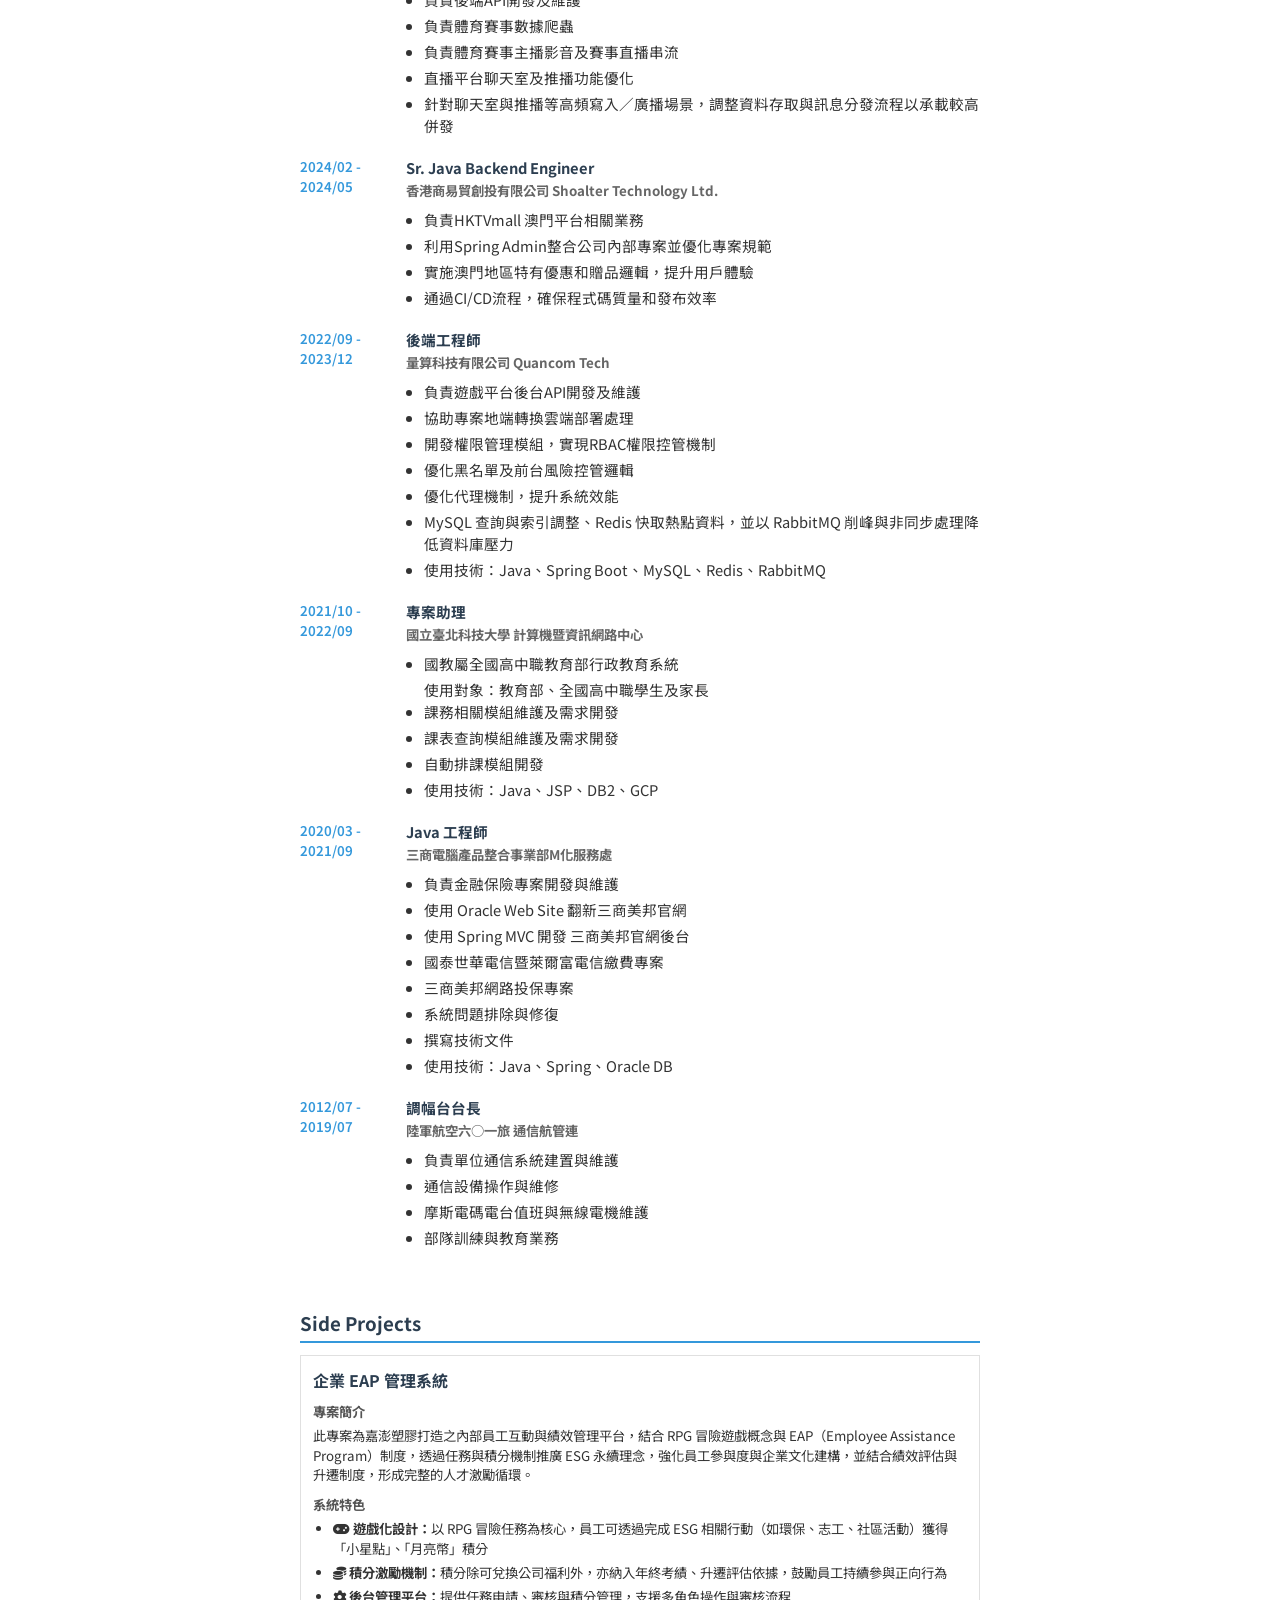
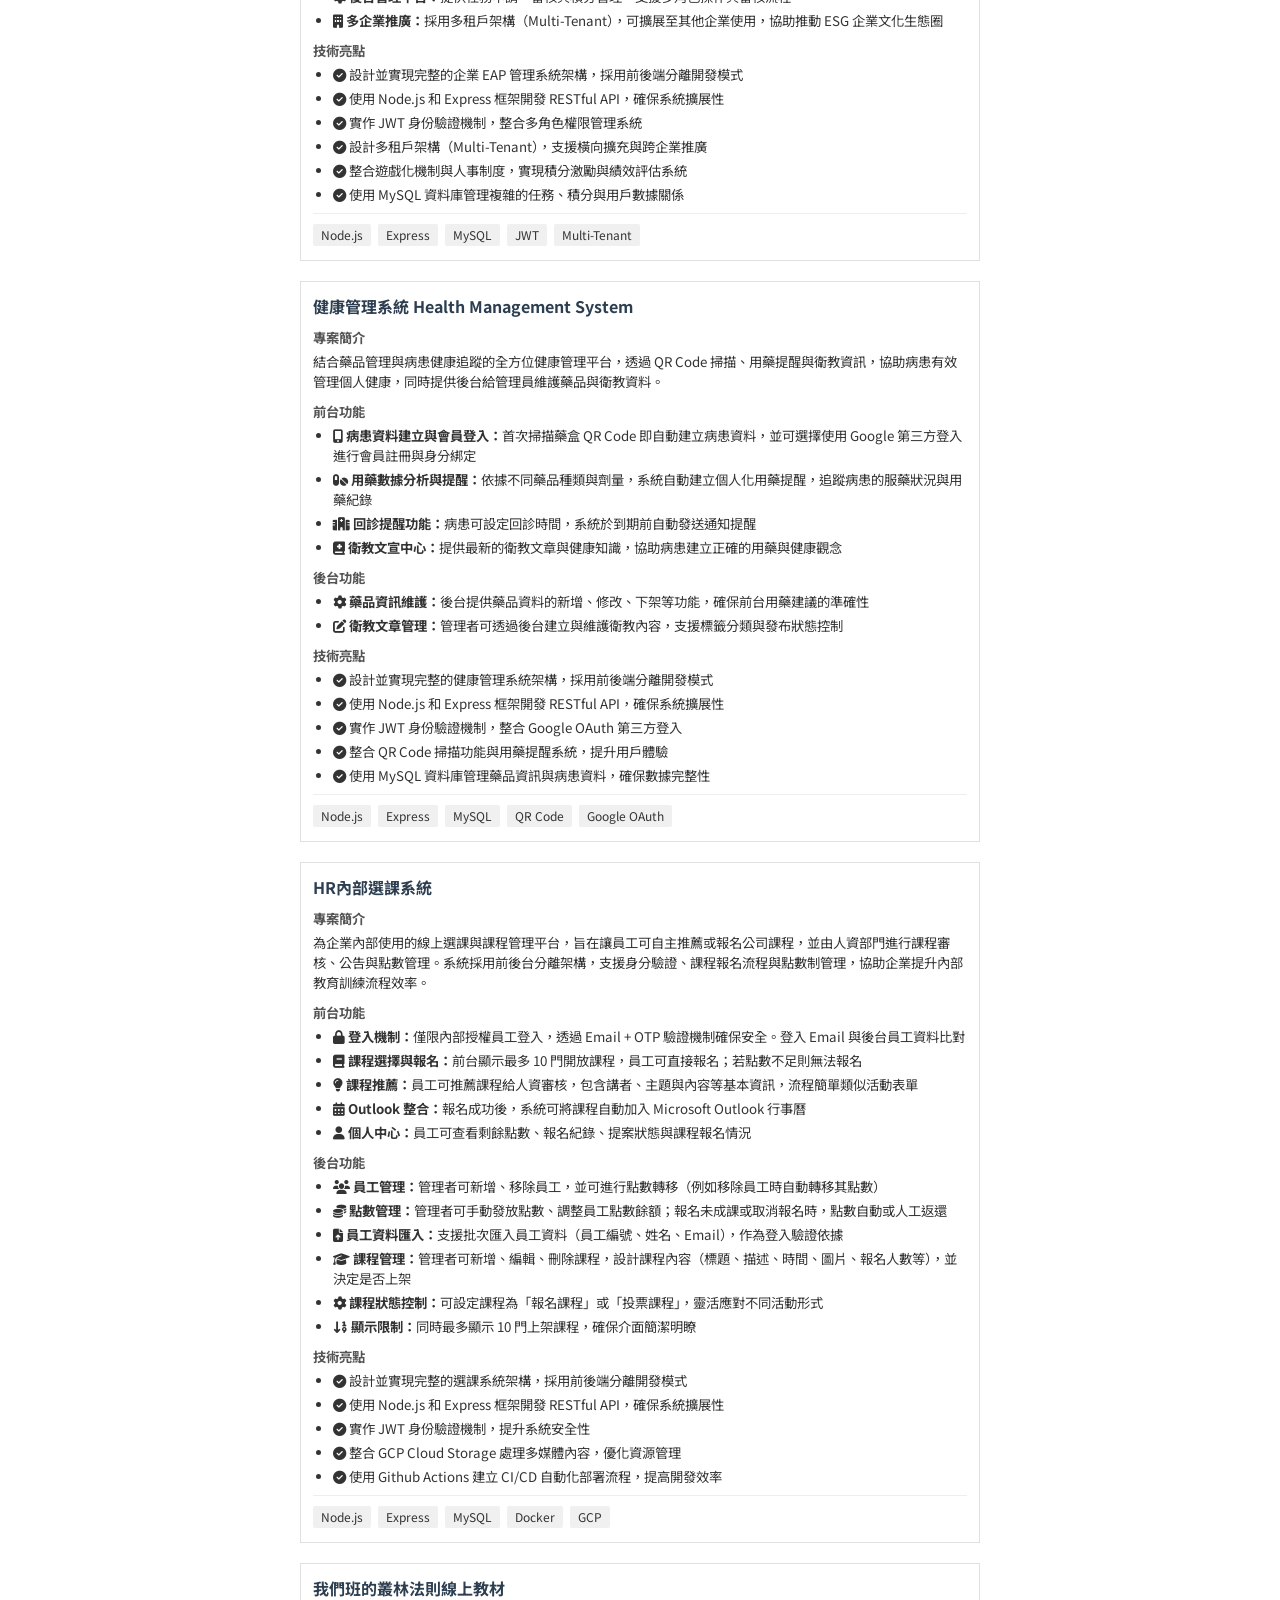
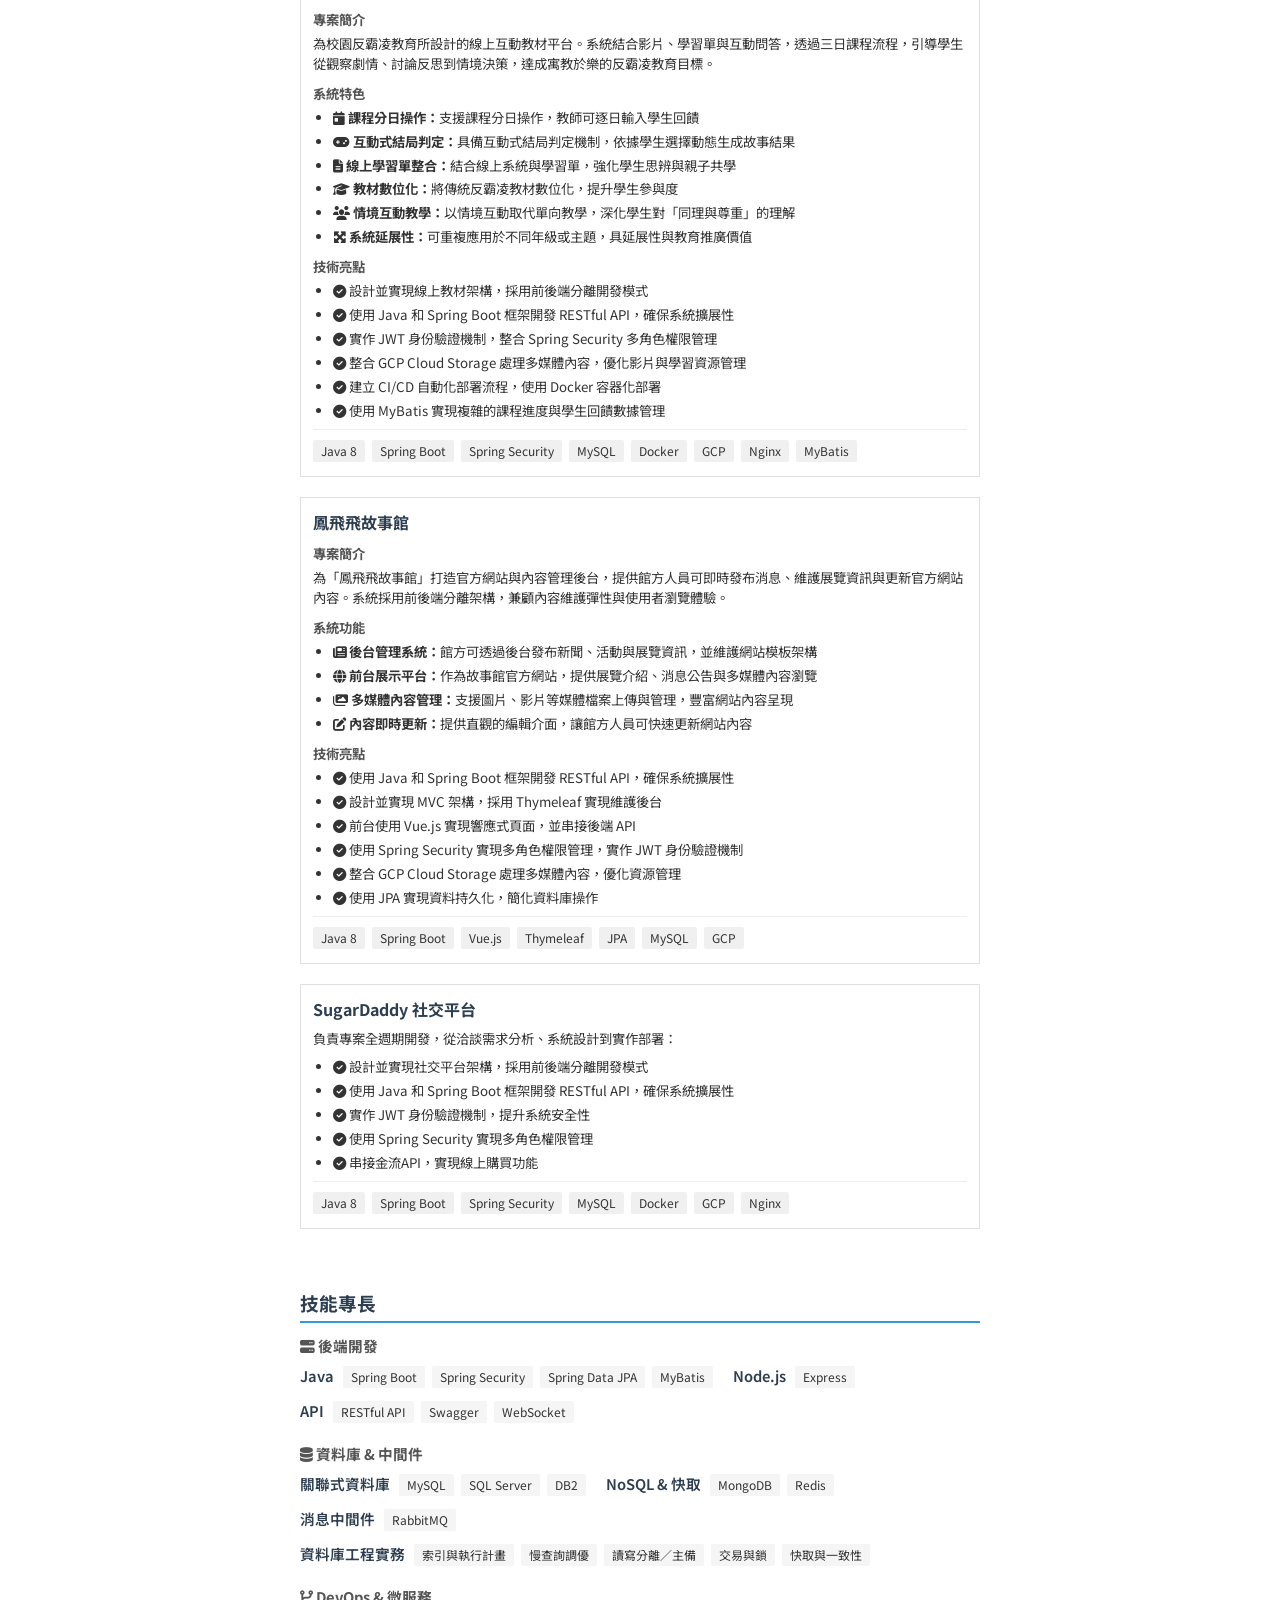
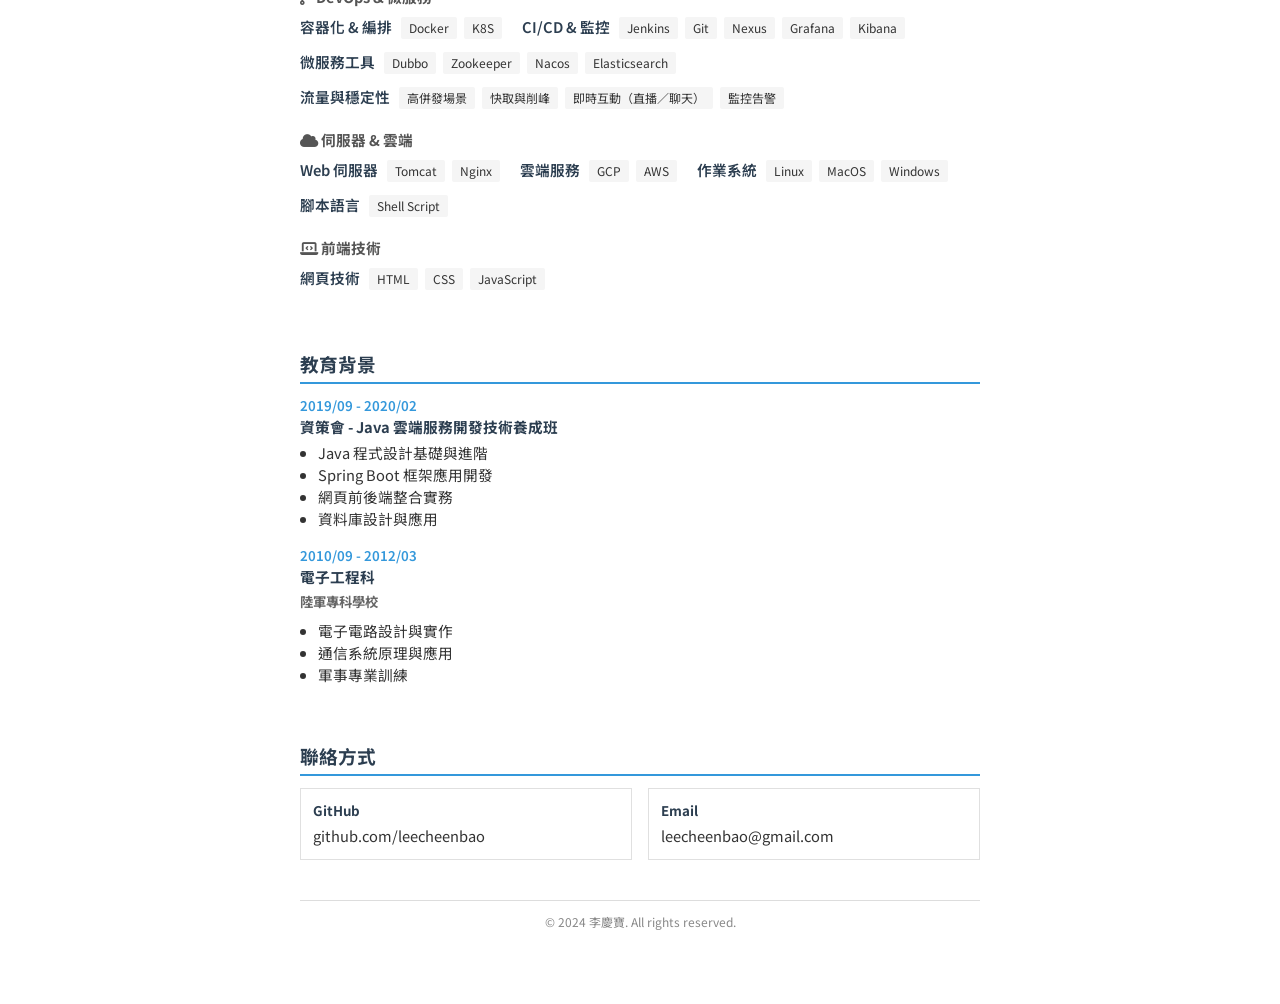
==== commit 634448d9: "feat: 更新履歷 20260418" ====
--- a/resume-pdf.html
+++ b/resume-pdf.html
@@ -42,6 +42,8 @@
                             <p>平時也會利用空閒時間學習新技術，並實作於專案上。</p>
                             <p>擅長使用 Java、Spring Boot、Node.js、Express 進行Web應用開發，包括Mybatis、Spring Data JPA等等。</p>
                             <p>並致力於實現 CI/CD 自動化流程來達到持續集成和持續部署。</p>
+                            <p>在資料庫面向，具備表結構與索引設計、慢查詢與 SQL 調優、讀寫分離／主備架構規劃，以及 Redis 快取與資料一致性取捨等實務經驗。</p>
+                            <p>在流量與穩定性面向，曾參與體育直播、聊天室與推播等高互動場景，搭配監控告警與關鍵路徑優化，因應賽事尖峰與連線高峰。</p>
                             <p>除了公司所接觸的項目，我也有參與幾個小型 Side Project 的開發，這些項目涉及到不同的技術和主題，都是獨立與用戶接洽並規劃後端API及資料庫設計。</p>
                             <p>在這些項目中我除了主要負責後端API開發的工作，還包括資料庫設計、邏輯設計和程式碼實現以及雲端服務部署等方面。</p>
                         </div>
@@ -59,7 +61,8 @@
                             <ul class="skill-list">
                                 <li>使用 Java 開發 Spring Boot RESTful API</li>
                                 <li>使用 Node.js 開發 RESTful API</li>
-                                <li>資料庫設計與優化 (MySQL, SQLServer, Oracle, Redis)</li>
+                                <li>資料庫設計與優化：MySQL／SQL Server／Redis，含索引、交易、慢查詢與讀寫分離</li>
+                                <li>流量與效能：快取策略、高併發場景（直播／即時互動）、搭配監控與告警掌握系統健康度</li>
                                 <li>微服務架構設計</li>
                                 <li>CI/CD 自動化部署流程</li>
                                 <li>雲端服務整合 (GCP, AWS)</li>
@@ -103,8 +106,10 @@
                             <ul class="job-description">
                                 <li>負責後端 API 開發及維護</li>
                                 <li>負責體育 APP 後端 API 開發</li>
-                                <li>開發賽事直播系統，提供主播轉播賽事功能，並提供系統監控告警機制</li>
+                                <li>開發賽事直播系統，提供主播轉播賽事功能，並提供系統監控告警機制（直播最高同時觀看數約 3000 人）</li>
                                 <li>優化彩票系統主要及備用分離架構，提供系統穩定性</li>
+                                <li>資料庫層面優化查詢與索引，並依業務特性規劃讀寫／主備分流，降低尖峰對核心庫的衝擊</li>
+                                <li>因應賽事與直播流量高峰，優化熱點 API 與快取策略，並透過監控指標追蹤延遲與錯誤率</li>
                             </ul>
                         </div>
                     </div>
@@ -118,6 +123,7 @@
                                 <li>負責體育賽事數據爬蟲</li>
                                 <li>負責體育賽事主播影音及賽事直播串流</li>
                                 <li>直播平台聊天室及推播功能優化</li>
+                                <li>針對聊天室與推播等高頻寫入／廣播場景，調整資料存取與訊息分發流程以承載較高併發</li>
                             </ul>
                         </div>
                     </div>
@@ -146,6 +152,7 @@
                                 <li>開發權限管理模組，實現RBAC權限控管機制</li>
                                 <li>優化黑名單及前台風險控管邏輯</li>
                                 <li>優化代理機制，提升系統效能</li>
+                                <li>MySQL 查詢與索引調整、Redis 快取熱點資料，並以 RabbitMQ 削峰與非同步處理降低資料庫壓力</li>
                                 <li>使用技術：Java、Spring Boot、MySQL、Redis、RabbitMQ</li>
                             </ul>
                         </div>
@@ -746,6 +753,17 @@
                                     <span>RabbitMQ</span>
                                 </div>
                             </div>
+                            <!-- 資料庫工程與流量相關實務 -->
+                            <div class="skill-item">
+                                <span class="skill-name">資料庫工程實務</span>
+                                <div class="skill-detail">
+                                    <span>索引與執行計畫</span>
+                                    <span>慢查詢調優</span>
+                                    <span>讀寫分離／主備</span>
+                                    <span>交易與鎖</span>
+                                    <span>快取與一致性</span>
+                                </div>
+                            </div>
                         </div>
                     </div>
 
@@ -777,6 +795,16 @@
                                     <span>Zookeeper</span>
                                     <span>Nacos</span>
                                     <span>Elasticsearch</span>
+                                </div>
+                            </div>
+                            <!-- 流量、併發與可觀測性 -->
+                            <div class="skill-item">
+                                <span class="skill-name">流量與穩定性</span>
+                                <div class="skill-detail">
+                                    <span>高併發場景</span>
+                                    <span>快取與削峰</span>
+                                    <span>即時互動（直播／聊天）</span>
+                                    <span>監控告警</span>
                                 </div>
                             </div>
                         </div>
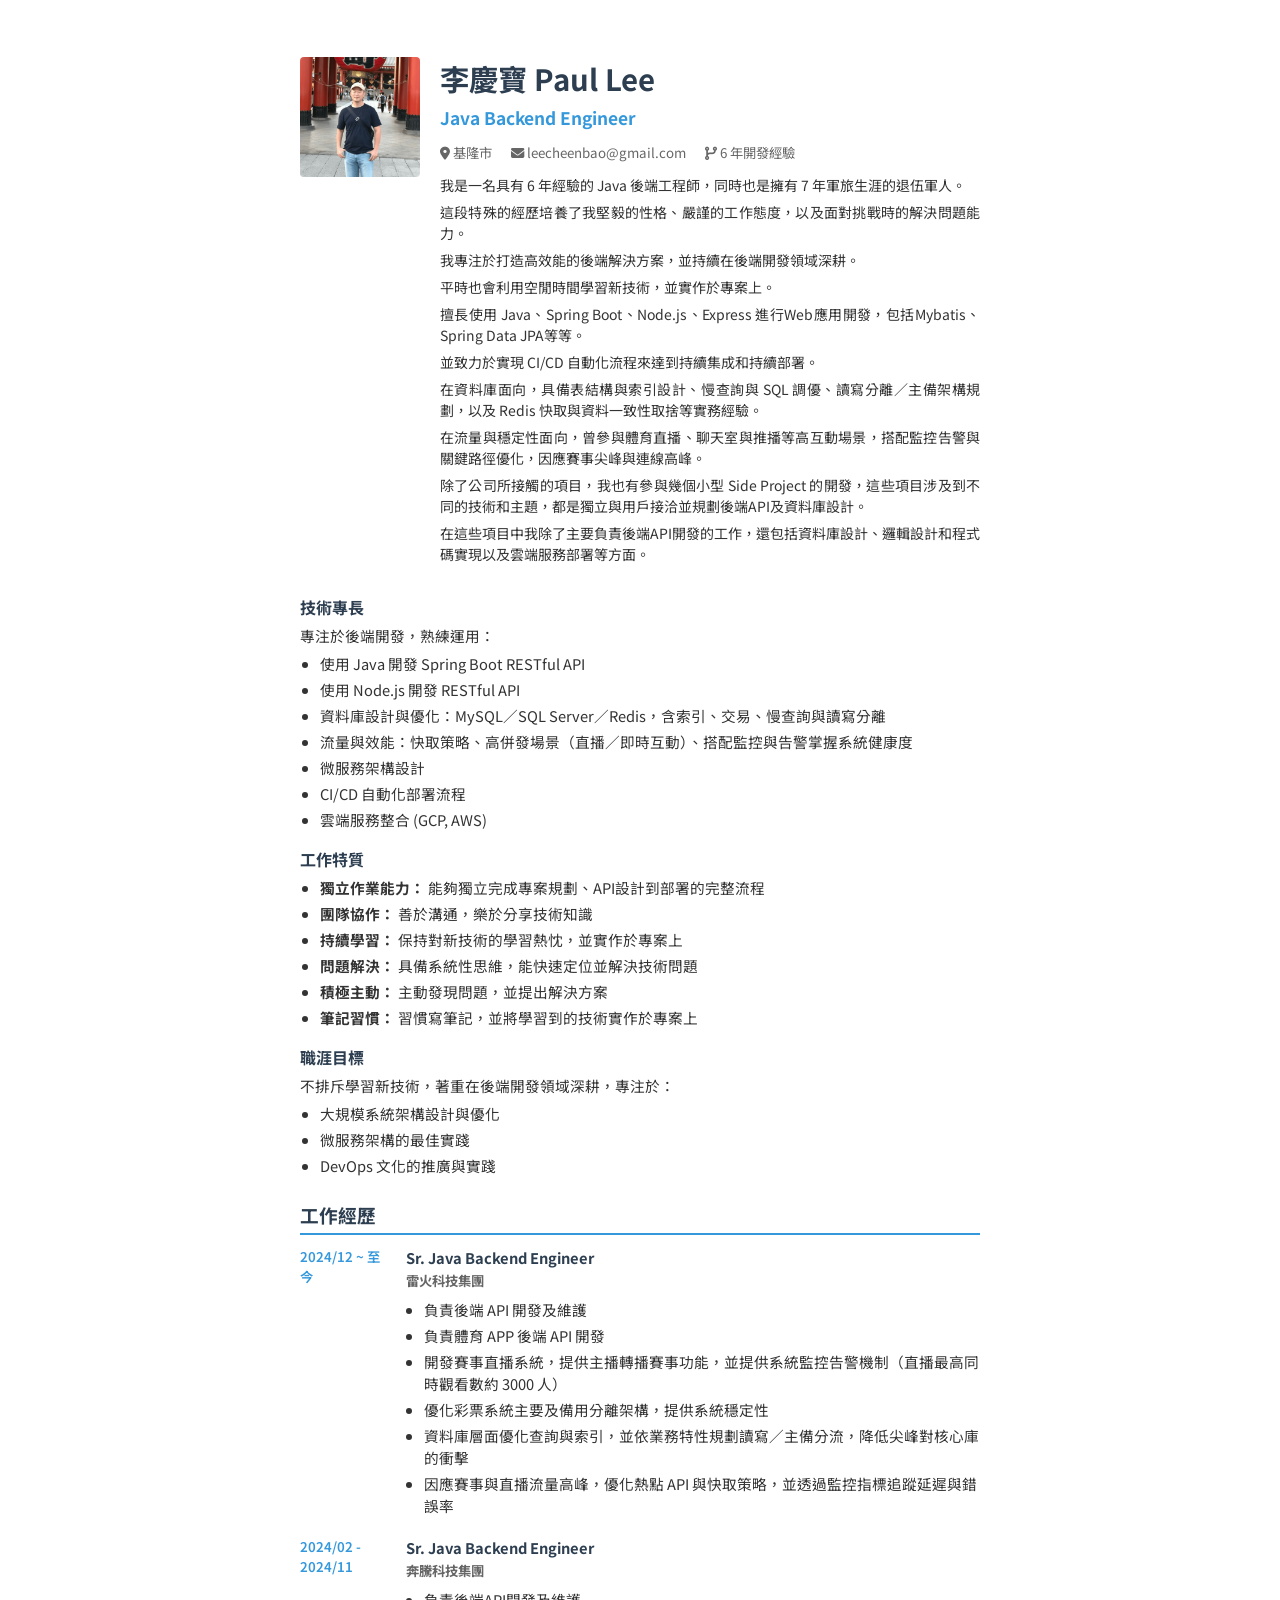
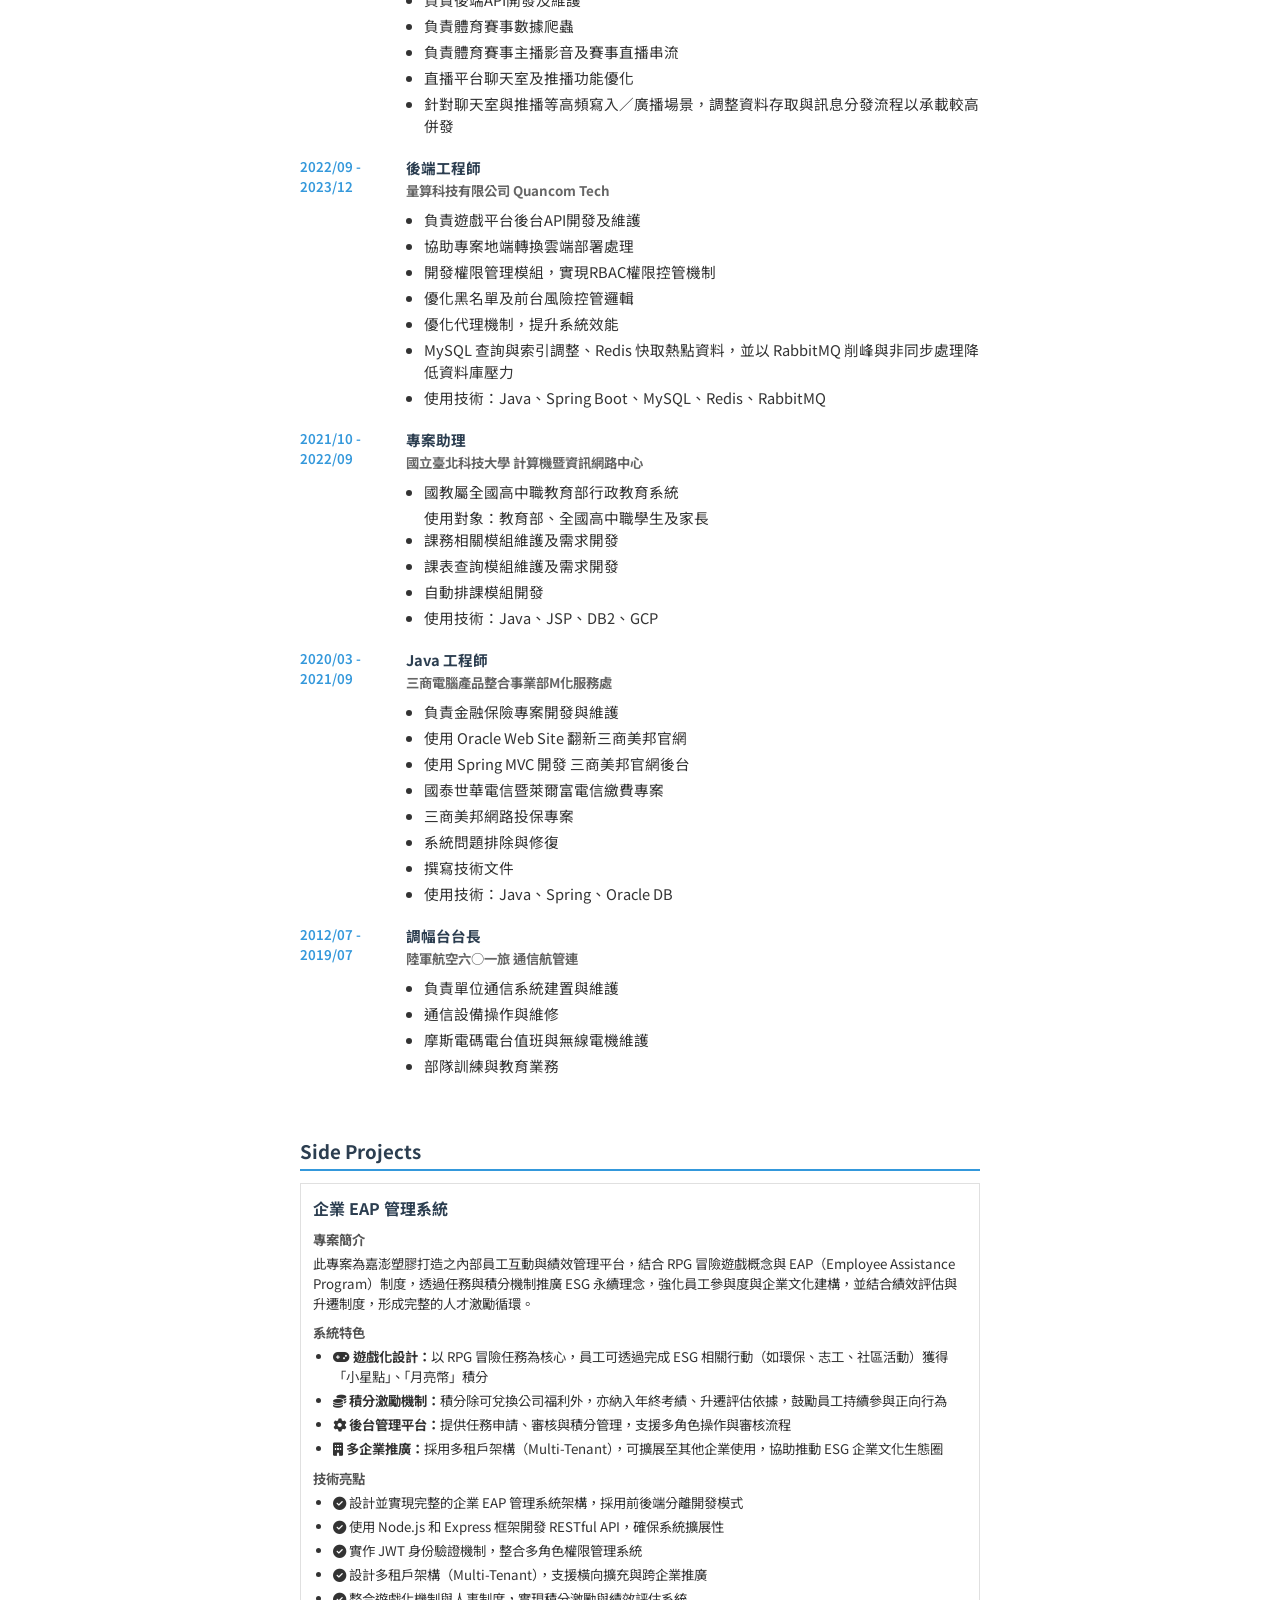
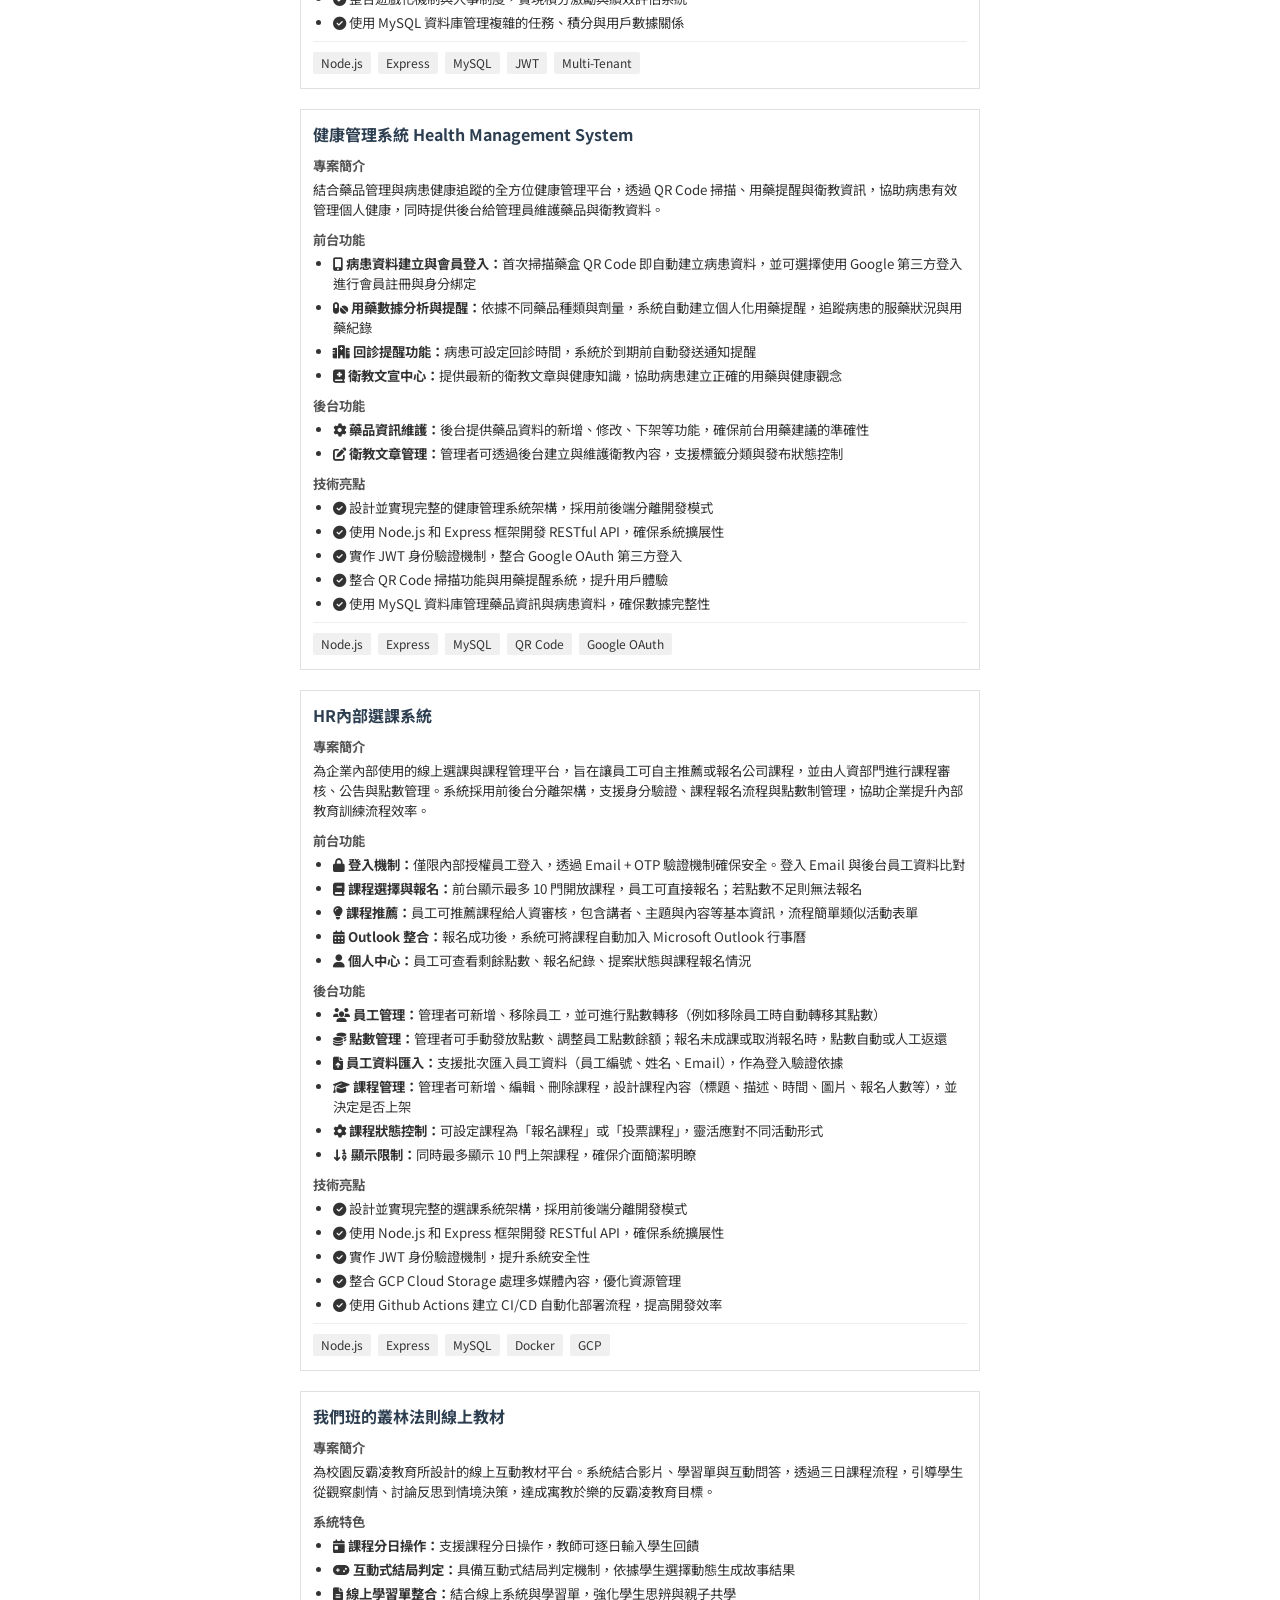
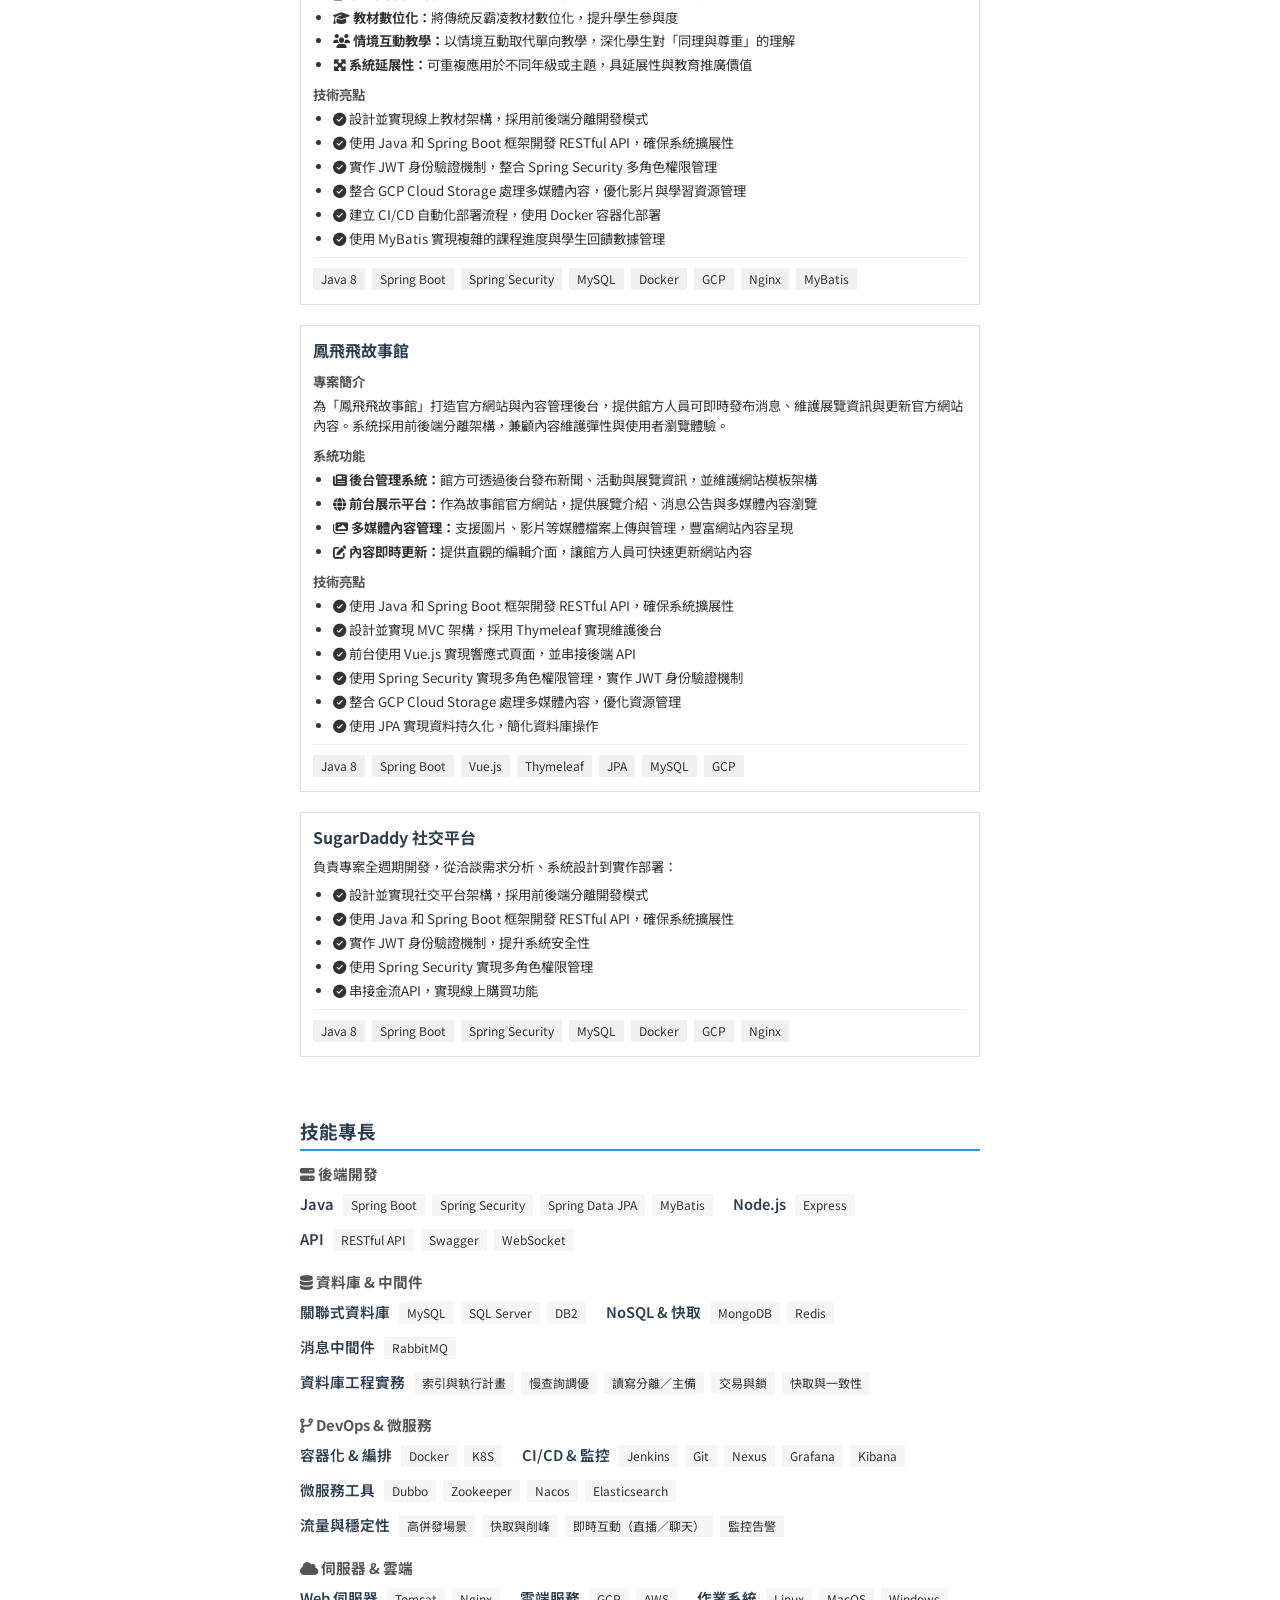
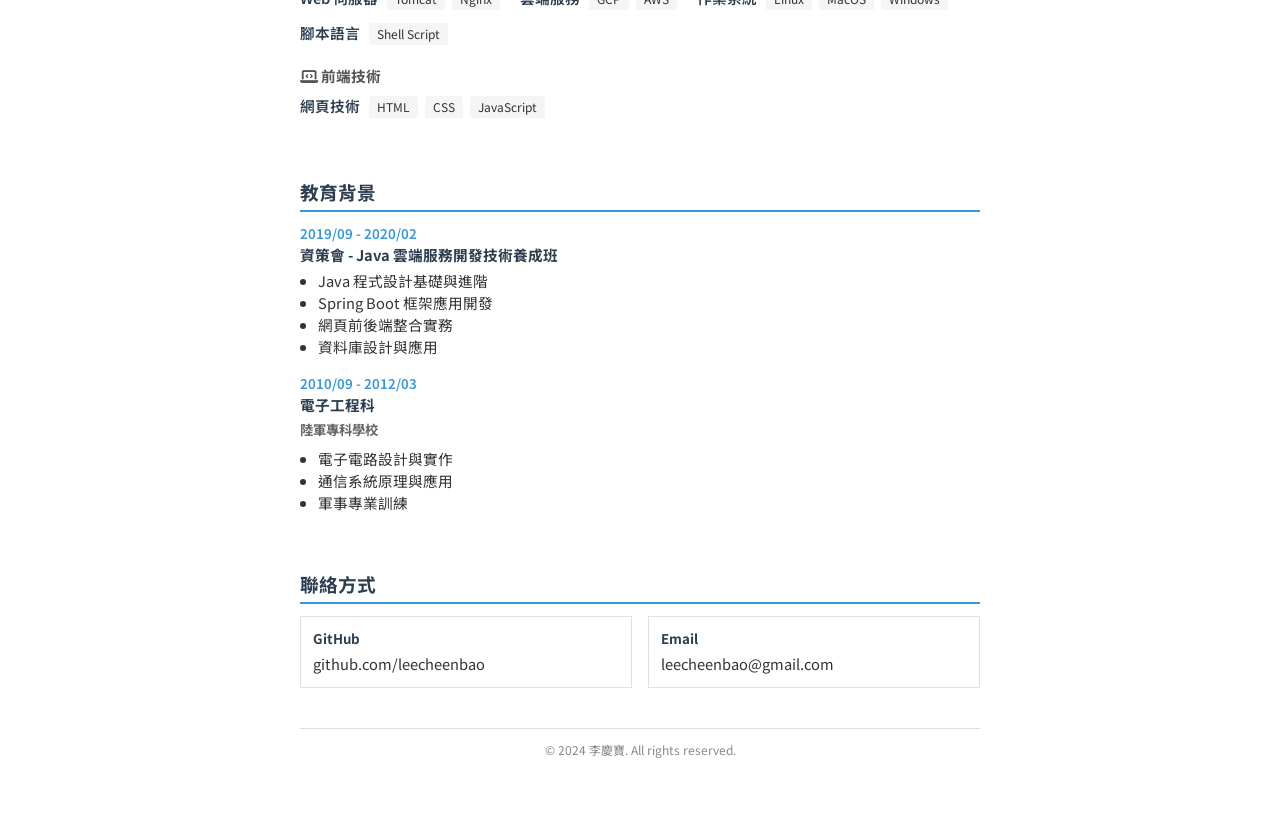
==== commit 94208c39: "feat: 更新履歷 20260506" ====
--- a/resume-pdf.html
+++ b/resume-pdf.html
@@ -114,7 +114,7 @@
                         </div>
                     </div>
                     <div class="timeline-item">
-                        <div class="timeline-date">2024/07 - 2024/11</div>
+                        <div class="timeline-date">2024/02 - 2024/11</div>
                         <div class="timeline-content">
                             <h3>Sr. Java Backend Engineer</h3>
                             <h4>奔騰科技集團</h4>
@@ -127,7 +127,7 @@
                             </ul>
                         </div>
                     </div>
-                    <div class="timeline-item">
+                    <!-- <div class="timeline-item">
                         <div class="timeline-date">2024/02 - 2024/05</div>
                         <div class="timeline-content">
                             <h3>Sr. Java Backend Engineer</h3>
@@ -139,7 +139,7 @@
                                 <li>通過CI/CD流程，確保程式碼質量和發布效率</li>
                             </ul>
                         </div>
-                    </div>
+                    </div> -->
 
                     <div class="timeline-item">
                         <div class="timeline-date">2022/09 - 2023/12</div>
--- a/pdf.css
+++ b/pdf.css
@@ -99,4 +99,19 @@
 @media print {
     body { padding: 12mm; }
     .timeline-item, .project-card, .skill-category, .education-card { break-inside: avoid; }
+    /* 職涯目標整塊自新頁起排，避免與「工作特質」擠在同一頁尾 */
+    .career-list {
+        break-before: page;
+        page-break-before: always;
+    }
+    /* Side Projects 區塊自新頁起排 */
+    #projects {
+        break-before: page;
+        page-break-before: always;
+    }
+    /* 教育背景自新頁起排 */
+    #education {
+        break-before: page;
+        page-break-before: always;
+    }
 }
